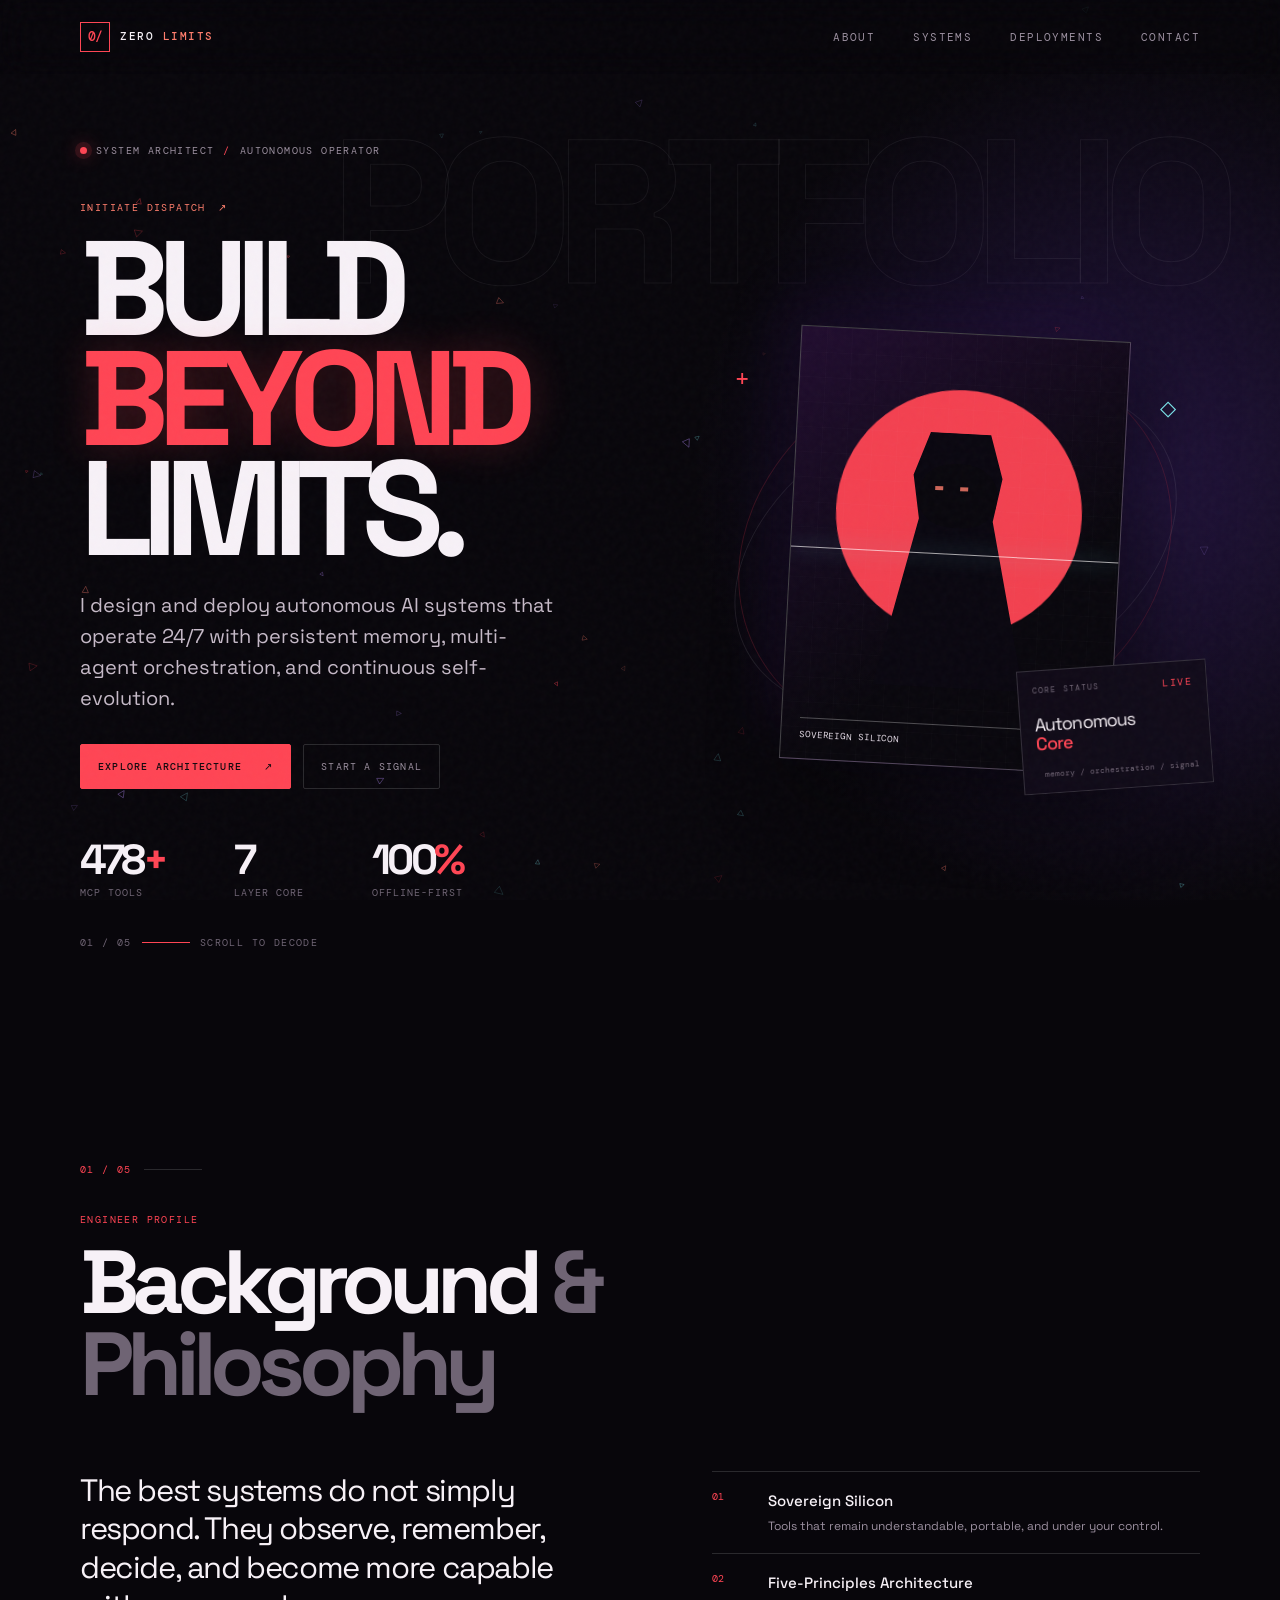
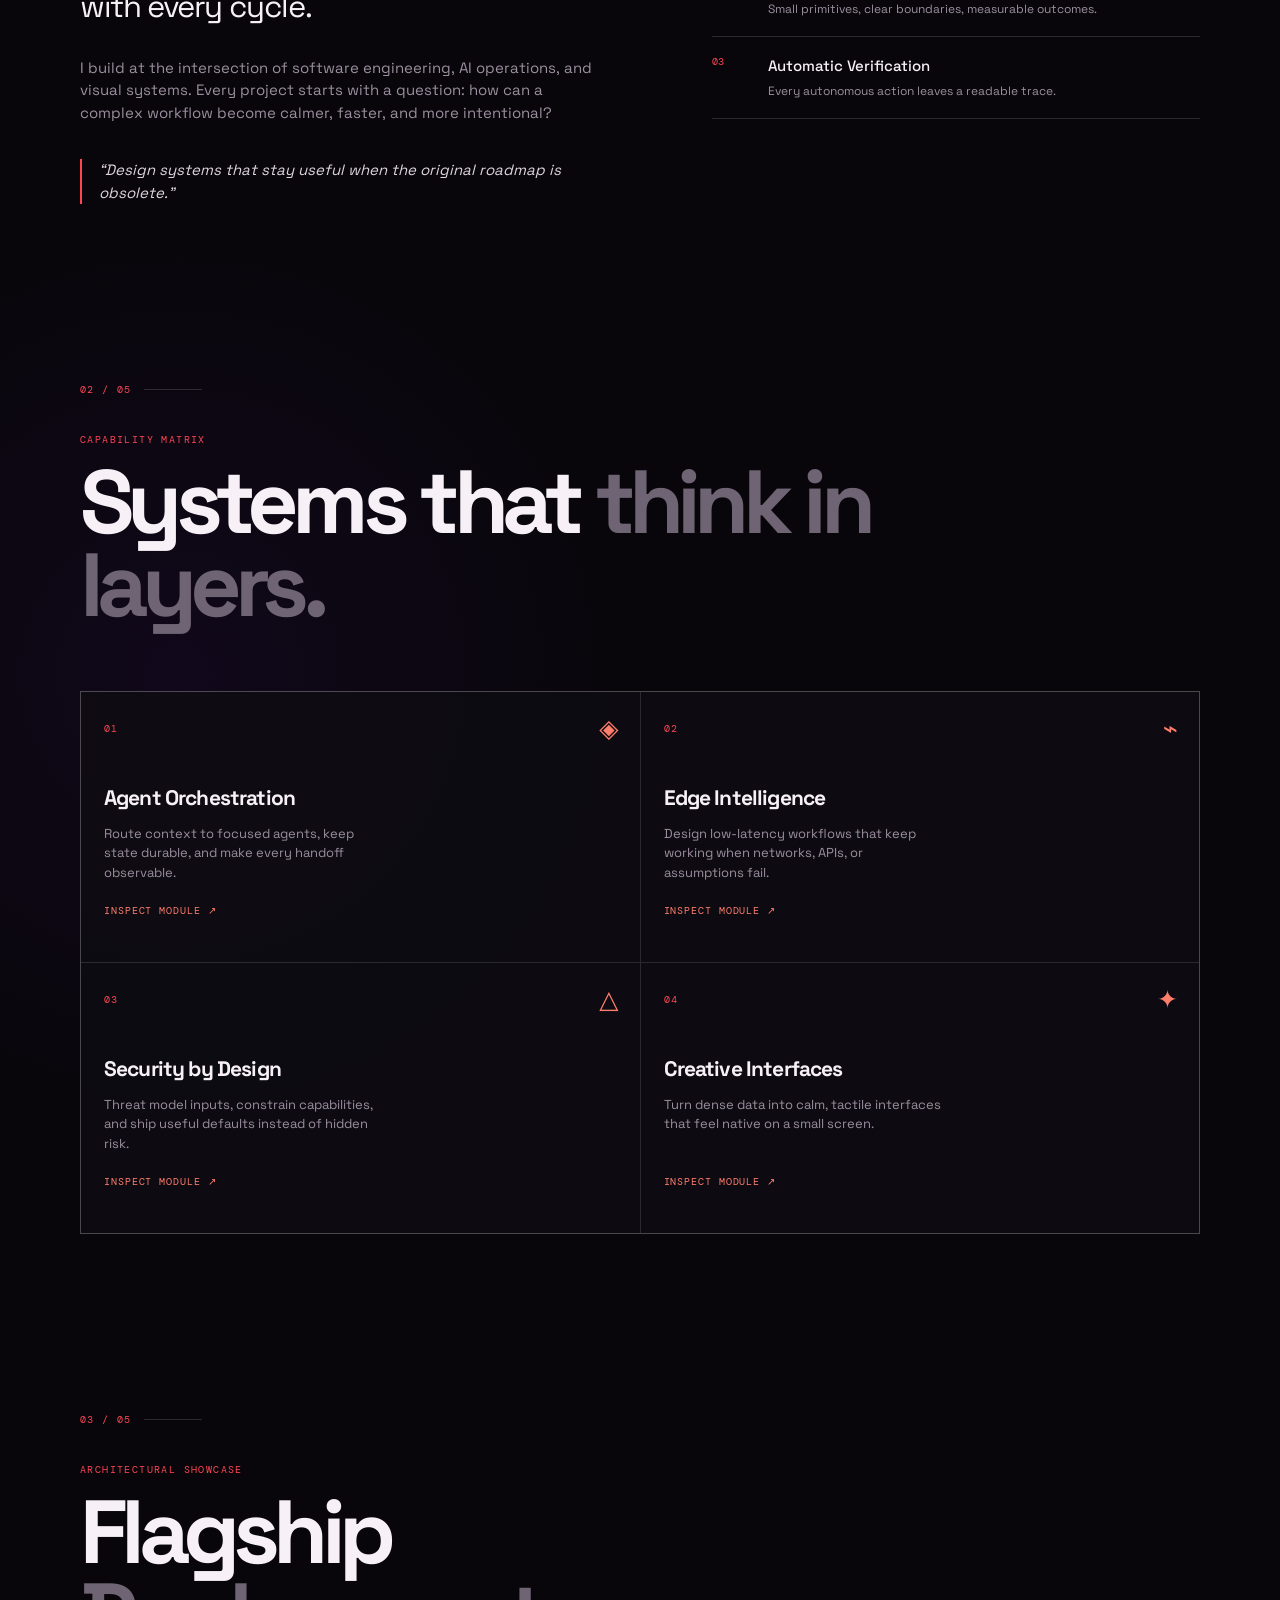
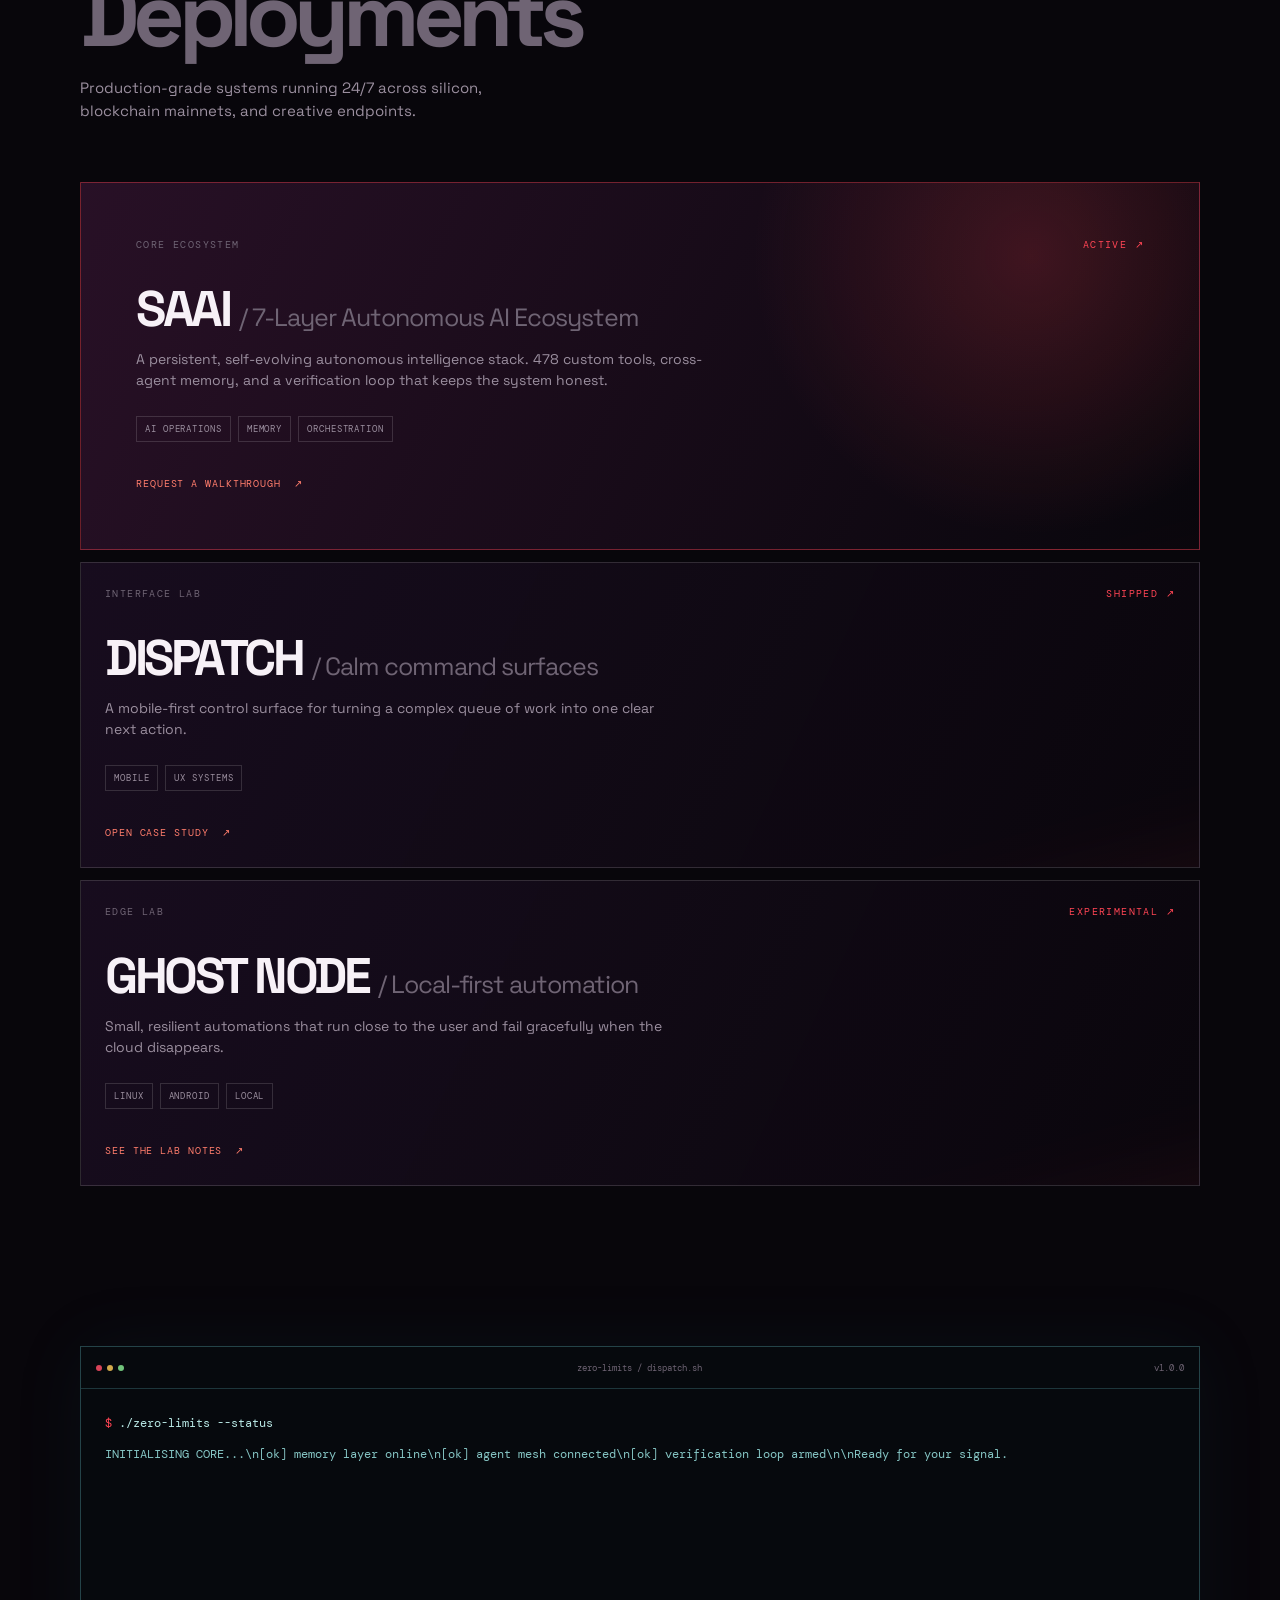
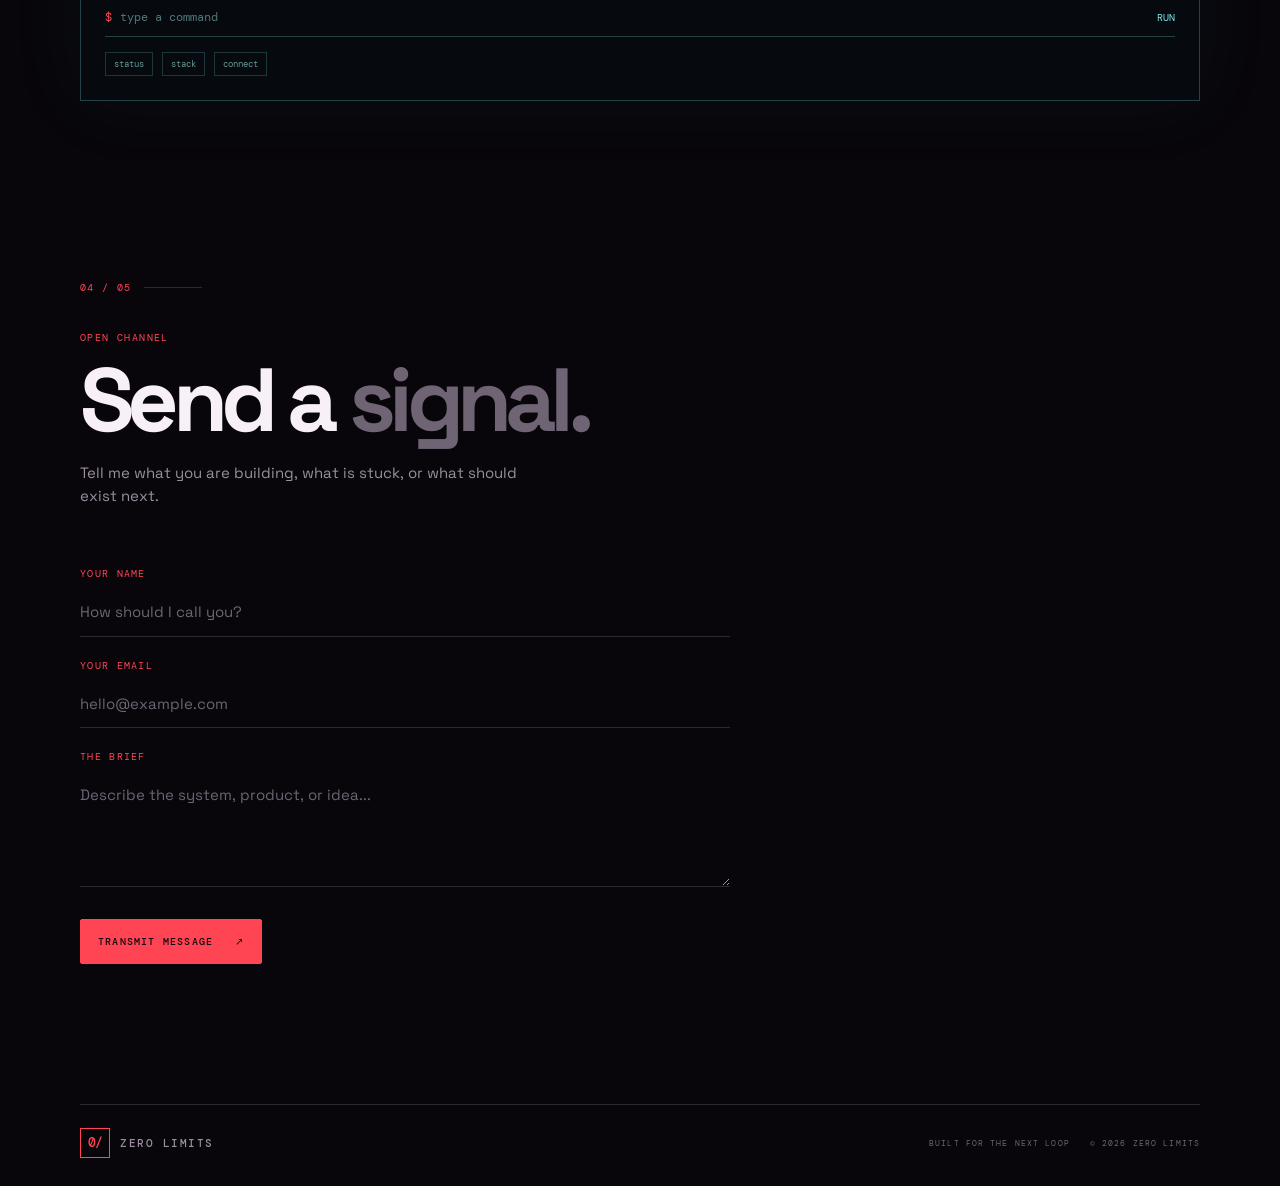
==== index.html @ 06989b09 "Create mobile-first ZERO LIMITS portfolio" ====
<!doctype html>
<html lang="id">
<head>
  <meta charset="utf-8">
  <meta name="viewport" content="width=device-width, initial-scale=1, viewport-fit=cover">
  <meta name="theme-color" content="#09070d">
  <meta name="description" content="ZERO LIMITS — portfolio mobile-first untuk autonomous systems, AI engineering, dan creative technology.">
  <meta property="og:title" content="ZERO LIMITS — Autonomous Systems Portfolio">
  <meta property="og:description" content="Build beyond limits. Explore an independent AI engineer's systems, experiments, and flagship deployments.">
  <meta property="og:type" content="website">
  <title>ZERO LIMITS — Autonomous Systems Portfolio</title>
  <link rel="preconnect" href="https://fonts.googleapis.com">
  <link rel="preconnect" href="https://fonts.gstatic.com" crossorigin>
  <link href="https://fonts.googleapis.com/css2?family=DM+Mono:wght@400;500&family=Space+Grotesk:wght@400;500;600;700&display=swap" rel="stylesheet">
  <link rel="stylesheet" href="css/styles.css">
  <link rel="manifest" href="manifest.webmanifest">
  <link rel="icon" href="assets/icon.svg" type="image/svg+xml">
</head>
<body>
  <canvas id="particle-field" aria-hidden="true"></canvas>
  <div class="noise" aria-hidden="true"></div>

  <header class="site-header" data-header>
    <a class="brand" href="#top" aria-label="ZERO LIMITS home">
      <span class="brand-mark">0/</span>
      <span class="brand-name">ZERO <em>LIMITS</em></span>
    </a>
    <nav class="primary-nav" id="primary-nav" aria-label="Navigasi utama">
      <a href="#about">About</a>
      <a href="#systems">Systems</a>
      <a href="#deployments">Deployments</a>
      <a href="#contact">Contact</a>
    </nav>
    <button class="menu-toggle" type="button" aria-expanded="false" aria-controls="primary-nav" aria-label="Buka navigasi">
      <span></span><span></span>
    </button>
  </header>

  <main id="top">
    <section class="hero section-wrap" id="home">
      <div class="hero-word" aria-hidden="true">PORTFOLIO</div>
      <div class="hero-kicker reveal">
        <span class="status-dot"></span>
        SYSTEM ARCHITECT <span class="slash">/</span> AUTONOMOUS OPERATOR
      </div>
      <div class="hero-grid">
        <div class="hero-copy reveal">
          <p class="micro-label">INITIATE DISPATCH <span>↗</span></p>
          <h1><span>BUILD</span><span class="accent">BEYOND</span><span>LIMITS.</span></h1>
          <p class="hero-intro">I design and deploy autonomous AI systems that operate 24/7 with persistent memory, multi-agent orchestration, and continuous self-evolution.</p>
          <div class="hero-actions">
            <a class="button button-primary" href="#deployments">Explore architecture <span>↗</span></a>
            <a class="button button-ghost" href="#contact">Start a signal</a>
          </div>
          <div class="hero-metrics" aria-label="Key metrics">
            <div><strong>478<span>+</span></strong><small>MCP TOOLS</small></div>
            <div><strong>7</strong><small>LAYER CORE</small></div>
            <div><strong>100<span>%</span></strong><small>OFFLINE-FIRST</small></div>
          </div>
        </div>

        <div class="hero-visual reveal" aria-label="Abstract operator profile">
          <div class="visual-orbit orbit-one"></div>
          <div class="visual-orbit orbit-two"></div>
          <div class="portrait-card">
            <div class="portrait-grid"></div>
            <div class="portrait-silhouette"><span></span></div>
            <div class="portrait-scan"></div>
            <div class="portrait-caption">SOVEREIGN SILICON <span>ACTIVE</span></div>
          </div>
          <div class="core-panel">
            <div class="panel-top"><span>CORE STATUS</span><span class="live-pill">LIVE</span></div>
            <div class="core-name">Autonomous<br><b>Core</b></div>
            <div class="core-line"><i></i><span>memory / orchestration / signal</span></div>
          </div>
          <div class="floating-symbol symbol-a">+</div>
          <div class="floating-symbol symbol-b">◇</div>
        </div>
      </div>
      <a class="scroll-cue" href="#about"><span>01 / 05</span><i></i><span>SCROLL TO DECODE</span></a>
    </section>

    <section class="content-section section-wrap" id="about">
      <div class="section-index reveal">01 / 05 <span></span></div>
      <div class="section-heading reveal">
        <p class="eyebrow">ENGINEER PROFILE</p>
        <h2>Background <span>&amp; Philosophy</span></h2>
      </div>
      <div class="about-grid">
        <div class="about-copy reveal">
          <p class="lead">The best systems do not simply respond. They observe, remember, decide, and become more capable with every cycle.</p>
          <p>I build at the intersection of software engineering, AI operations, and visual systems. Every project starts with a question: how can a complex workflow become calmer, faster, and more intentional?</p>
          <blockquote>“Design systems that stay useful when the original roadmap is obsolete.”</blockquote>
        </div>
        <div class="principles reveal">
          <div class="principle"><span>01</span><div><b>Sovereign Silicon</b><small>Tools that remain understandable, portable, and under your control.</small></div></div>
          <div class="principle"><span>02</span><div><b>Five-Principles Architecture</b><small>Small primitives, clear boundaries, measurable outcomes.</small></div></div>
          <div class="principle"><span>03</span><div><b>Automatic Verification</b><small>Every autonomous action leaves a readable trace.</small></div></div>
        </div>
      </div>
    </section>

    <section class="content-section section-wrap" id="systems">
      <div class="section-index reveal">02 / 05 <span></span></div>
      <div class="section-heading reveal">
        <p class="eyebrow">CAPABILITY MATRIX</p>
        <h2>Systems that <span>think in layers.</span></h2>
      </div>
      <div class="system-grid">
        <article class="system-card reveal"><span class="card-number">01</span><span class="card-icon">◈</span><h3>Agent Orchestration</h3><p>Route context to focused agents, keep state durable, and make every handoff observable.</p><a href="#terminal" data-command="orchestrate">Inspect module ↗</a></article>
        <article class="system-card reveal"><span class="card-number">02</span><span class="card-icon">⌁</span><h3>Edge Intelligence</h3><p>Design low-latency workflows that keep working when networks, APIs, or assumptions fail.</p><a href="#terminal" data-command="edge">Inspect module ↗</a></article>
        <article class="system-card reveal"><span class="card-number">03</span><span class="card-icon">△</span><h3>Security by Design</h3><p>Threat model inputs, constrain capabilities, and ship useful defaults instead of hidden risk.</p><a href="#terminal" data-command="security">Inspect module ↗</a></article>
        <article class="system-card reveal"><span class="card-number">04</span><span class="card-icon">✦</span><h3>Creative Interfaces</h3><p>Turn dense data into calm, tactile interfaces that feel native on a small screen.</p><a href="#terminal" data-command="interface">Inspect module ↗</a></article>
      </div>
    </section>

    <section class="content-section section-wrap deployments" id="deployments">
      <div class="section-index reveal">03 / 05 <span></span></div>
      <div class="section-heading reveal">
        <p class="eyebrow">ARCHITECTURAL SHOWCASE</p>
        <h2>Flagship <span>Deployments</span></h2>
        <p class="section-note">Production-grade systems running 24/7 across silicon, blockchain mainnets, and creative endpoints.</p>
      </div>
      <div class="project-list">
        <article class="project-card project-feature reveal">
          <div class="project-top"><span class="project-type">CORE ECOSYSTEM</span><span class="project-state">ACTIVE ↗</span></div>
          <h3>SAAI <span>/ 7-Layer Autonomous AI Ecosystem</span></h3>
          <p>A persistent, self-evolving autonomous intelligence stack. 478 custom tools, cross-agent memory, and a verification loop that keeps the system honest.</p>
          <div class="project-tags"><span>AI OPERATIONS</span><span>MEMORY</span><span>ORCHESTRATION</span></div>
          <a class="project-link" href="#contact">Request a walkthrough <span>↗</span></a>
        </article>
        <article class="project-card reveal">
          <div class="project-top"><span class="project-type">INTERFACE LAB</span><span class="project-state">SHIPPED ↗</span></div>
          <h3>DISPATCH <span>/ Calm command surfaces</span></h3>
          <p>A mobile-first control surface for turning a complex queue of work into one clear next action.</p>
          <div class="project-tags"><span>MOBILE</span><span>UX SYSTEMS</span></div>
          <a class="project-link" href="#contact">Open case study <span>↗</span></a>
        </article>
        <article class="project-card reveal">
          <div class="project-top"><span class="project-type">EDGE LAB</span><span class="project-state">EXPERIMENTAL ↗</span></div>
          <h3>GHOST NODE <span>/ Local-first automation</span></h3>
          <p>Small, resilient automations that run close to the user and fail gracefully when the cloud disappears.</p>
          <div class="project-tags"><span>LINUX</span><span>ANDROID</span><span>LOCAL</span></div>
          <a class="project-link" href="#contact">See the lab notes <span>↗</span></a>
        </article>
      </div>
    </section>

    <section class="terminal-section section-wrap" id="terminal">
      <div class="terminal reveal">
        <div class="terminal-bar"><div><i></i><i></i><i></i></div><span>zero-limits / dispatch.sh</span><span>v1.0.0</span></div>
        <div class="terminal-body">
          <p><span class="prompt">$</span> <span id="terminal-command">./zero-limits --status</span></p>
          <pre id="terminal-output">INITIALISING CORE...\n[ok] memory layer online\n[ok] agent mesh connected\n[ok] verification loop armed\n\nReady for your signal.</pre>
          <div class="terminal-input-row"><span class="prompt">$</span><input id="terminal-input" type="text" placeholder="type a command" autocomplete="off" aria-label="Terminal command"><button id="terminal-submit" type="button">RUN</button></div>
          <div class="terminal-suggestions"><button type="button" data-terminal-command="status">status</button><button type="button" data-terminal-command="stack">stack</button><button type="button" data-terminal-command="connect">connect</button></div>
        </div>
      </div>
    </section>

    <section class="content-section contact-section section-wrap" id="contact">
      <div class="section-index reveal">04 / 05 <span></span></div>
      <div class="section-heading reveal">
        <p class="eyebrow">OPEN CHANNEL</p>
        <h2>Send a <span>signal.</span></h2>
        <p class="section-note">Tell me what you are building, what is stuck, or what should exist next.</p>
      </div>
      <form class="contact-form reveal" name="contact" method="POST" data-netlify="true" netlify-honeypot="bot-field" action="success.html">
        <input type="hidden" name="form-name" value="contact">
        <p class="hidden-field"><label>Do not fill this out: <input name="bot-field"></label></p>
        <label><span>YOUR NAME</span><input name="name" type="text" required placeholder="How should I call you?"></label>
        <label><span>YOUR EMAIL</span><input name="email" type="email" required placeholder="hello@example.com"></label>
        <label><span>THE BRIEF</span><textarea name="message" rows="4" required placeholder="Describe the system, product, or idea..."></textarea></label>
        <button class="button button-primary" type="submit">Transmit message <span>↗</span></button>
      </form>
    </section>
  </main>

  <footer class="site-footer section-wrap">
    <div class="footer-brand"><span class="brand-mark">0/</span><span>ZERO LIMITS</span></div>
    <div class="footer-meta"><span>BUILT FOR THE NEXT LOOP</span><span>© <span id="year"></span> ZERO LIMITS</span></div>
  </footer>

  <script src="js/app.js" defer></script>
</body>
</html>
---- css/styles.css ----
:root {
  --bg: #08060b;
  --panel: rgba(21, 14, 30, .78);
  --panel-solid: #130d1b;
  --ink: #f7f1f7;
  --muted: #9b8f9f;
  --muted-2: #6f6474;
  --line: rgba(255, 255, 255, .14);
  --line-soft: rgba(255, 255, 255, .08);
  --acid: #ff4554;
  --acid-2: #ff7d6c;
  --violet: #4f2c9b;
  --cyan: #7de8ed;
  --mono: "DM Mono", ui-monospace, SFMono-Regular, Menlo, monospace;
  --display: "Space Grotesk", Inter, system-ui, sans-serif;
  --ease: cubic-bezier(.2, .75, .2, 1);
}

* { box-sizing: border-box; }
html { scroll-behavior: smooth; background: var(--bg); }
body {
  margin: 0;
  overflow-x: hidden;
  color: var(--ink);
  background:
    radial-gradient(circle at 88% 8%, rgba(78, 42, 146, .38), transparent 27rem),
    radial-gradient(circle at 14% 38%, rgba(55, 18, 94, .19), transparent 28rem),
    var(--bg);
  font-family: var(--display);
  line-height: 1.5;
}
body::selection { color: #09070d; background: var(--acid-2); }
a { color: inherit; text-decoration: none; }
button, input, textarea { font: inherit; }
button { color: inherit; }

#particle-field, .noise { position: fixed; inset: 0; pointer-events: none; }
#particle-field { z-index: 0; opacity: .72; }
.noise {
  z-index: 20;
  opacity: .035;
  background-image: url("data:image/svg+xml,%3Csvg viewBox='0 0 160 160' xmlns='http://www.w3.org/2000/svg'%3E%3Cfilter id='n'%3E%3CfeTurbulence type='fractalNoise' baseFrequency='.9' numOctaves='3' stitchTiles='stitch'/%3E%3C/filter%3E%3Crect width='100%25' height='100%25' filter='url(%23n)' opacity='.8'/%3E%3C/svg%3E");
}
.site-header, main, .site-footer { position: relative; z-index: 2; }
.section-wrap { width: min(1120px, calc(100% - 40px)); margin-inline: auto; }

.site-header {
  position: fixed;
  top: 0;
  left: 0;
  right: 0;
  display: flex;
  align-items: center;
  justify-content: space-between;
  height: 74px;
  padding: 0 max(20px, calc((100vw - 1120px) / 2));
  border-bottom: 1px solid transparent;
  background: rgba(8, 6, 11, .22);
  backdrop-filter: blur(16px);
  transition: background .3s ease, border-color .3s ease;
}
.site-header.is-scrolled { background: rgba(8, 6, 11, .84); border-color: var(--line-soft); }
.brand, .footer-brand { display: inline-flex; align-items: center; gap: 10px; font-family: var(--mono); font-size: 11px; letter-spacing: .14em; font-weight: 500; }
.brand-mark { display: grid; place-items: center; width: 30px; height: 30px; color: var(--acid); border: 1px solid var(--acid); font-size: 13px; letter-spacing: -.1em; }
.brand-name em { color: var(--acid-2); font-style: normal; }
.primary-nav { display: flex; gap: clamp(18px, 3vw, 38px); align-items: center; font: 11px var(--mono); text-transform: uppercase; letter-spacing: .13em; color: var(--muted); }
.primary-nav a { transition: color .2s ease; }
.primary-nav a:hover, .primary-nav a:focus-visible { color: var(--ink); }
.menu-toggle { display: none; border: 0; background: none; padding: 8px 0 8px 10px; }
.menu-toggle span { display: block; width: 25px; height: 1px; margin: 5px 0; background: var(--ink); transition: transform .25s ease; }

.hero { min-height: min(960px, 100svh); padding-top: clamp(130px, 16vh, 190px); padding-bottom: 85px; position: relative; }
.hero-word {
  position: absolute; z-index: -1; top: 125px; right: -22px;
  color: transparent; -webkit-text-stroke: 1px rgba(255,255,255,.06);
  font-size: clamp(76px, 16vw, 220px); font-weight: 700; line-height: .85; letter-spacing: -.09em;
  pointer-events: none; user-select: none;
}
.hero-kicker, .eyebrow, .micro-label, .section-index, .project-type, .project-state, .card-number, .hero-metrics small, .panel-top, .live-pill, .scroll-cue, .footer-meta { font: 10px var(--mono); letter-spacing: .14em; text-transform: uppercase; }
.hero-kicker { display: flex; align-items: center; gap: 9px; color: var(--muted); }
.status-dot { width: 7px; height: 7px; border-radius: 50%; background: var(--acid); box-shadow: 0 0 0 5px rgba(255,69,84,.12), 0 0 18px var(--acid); }
.slash { color: var(--acid); }
.hero-grid { display: grid; grid-template-columns: minmax(0, 1.05fr) minmax(320px, .95fr); align-items: center; gap: clamp(42px, 7vw, 110px); margin-top: 44px; }
.micro-label { color: var(--acid-2); margin: 0 0 20px; }
.micro-label span { margin-left: 5px; }
h1, h2, h3, p { margin-top: 0; }
h1 { max-width: 720px; margin-bottom: 25px; font-size: clamp(65px, 10.5vw, 145px); line-height: .82; letter-spacing: -.085em; font-weight: 700; }
h1 span { display: block; }
h1 .accent { color: var(--acid); text-shadow: 0 0 40px rgba(255,69,84,.24); }
.hero-intro { max-width: 480px; color: #c6bac8; font-size: clamp(16px, 1.7vw, 20px); line-height: 1.55; }
.hero-actions { display: flex; flex-wrap: wrap; gap: 12px; margin: 30px 0 50px; }
.button { display: inline-flex; align-items: center; justify-content: center; gap: 22px; min-height: 45px; padding: 0 17px; border: 1px solid var(--line); border-radius: 2px; font: 10px var(--mono); letter-spacing: .12em; text-transform: uppercase; transition: transform .25s var(--ease), background .25s ease, border-color .25s ease; }
.button:hover, .button:focus-visible { transform: translateY(-3px); border-color: rgba(255,255,255,.38); }
.button-primary { color: #10080d; background: var(--acid); border-color: var(--acid); font-weight: 500; }
.button-primary:hover, .button-primary:focus-visible { background: var(--acid-2); border-color: var(--acid-2); }
.button-ghost { color: var(--muted); }
.hero-metrics { display: flex; gap: clamp(25px, 6vw, 68px); }
.hero-metrics div { display: grid; gap: 5px; }
.hero-metrics strong { font-size: clamp(25px, 4vw, 42px); line-height: 1; letter-spacing: -.08em; }
.hero-metrics strong span { color: var(--acid); }
.hero-metrics small { color: var(--muted-2); letter-spacing: .1em; }

.hero-visual { min-height: 520px; position: relative; display: grid; place-items: center; }
.visual-orbit { position: absolute; border: 1px solid rgba(255,255,255,.09); border-radius: 50%; transform: rotate(-24deg); }
.orbit-one { width: 95%; height: 58%; }
.orbit-two { width: 76%; height: 86%; transform: rotate(64deg); border-color: rgba(255,69,84,.18); }
.portrait-card { position: relative; overflow: hidden; width: min(330px, 74vw); aspect-ratio: .76; border: 1px solid rgba(255,255,255,.24); background: linear-gradient(142deg, #210d2f 0%, #09070d 64%); box-shadow: 20px 25px 80px rgba(0,0,0,.5), -18px -25px 60px rgba(75,34,130,.13); transform: rotate(3deg); }
.portrait-grid { position: absolute; inset: 0; background-image: linear-gradient(rgba(255,255,255,.06) 1px, transparent 1px), linear-gradient(90deg, rgba(255,255,255,.06) 1px, transparent 1px); background-size: 25px 25px; opacity: .3; }
.portrait-card::before { content: ""; position: absolute; width: 75%; aspect-ratio: 1; top: 13%; left: 13%; border-radius: 50%; background: var(--acid); filter: blur(.5px); opacity: .95; }
.portrait-silhouette { position: absolute; left: 27%; bottom: 18%; width: 46%; height: 59%; background: #0a0710; clip-path: polygon(30% 0, 70% 0, 79% 17%, 74% 34%, 100% 100%, 0 100%, 25% 34%, 20% 17%); }
.portrait-silhouette::after { content: ""; position: absolute; top: 12%; left: 24%; width: 52%; height: 25%; border-radius: 45% 45% 42% 42%; background: #09070d; }
.portrait-silhouette span { position: absolute; z-index: 1; top: 21%; left: 35%; width: 8px; height: 4px; background: var(--acid-2); box-shadow: 25px 0 var(--acid-2); opacity: .8; }
.portrait-scan { position: absolute; left: 0; right: 0; top: 51%; height: 1px; background: rgba(255,255,255,.65); box-shadow: 0 0 20px var(--cyan); animation: scan 3.8s ease-in-out infinite; }
@keyframes scan { 0%, 100% { transform: translateY(-120px); opacity: 0; } 20%, 75% { opacity: .75; } 50% { transform: translateY(115px); } }
.portrait-caption { position: absolute; bottom: 18px; left: 18px; right: 18px; padding-top: 10px; border-top: 1px solid rgba(255,255,255,.28); font: 9px var(--mono); letter-spacing: .1em; color: #e5dce7; }
.portrait-caption span { float: right; color: var(--acid); }
.core-panel { position: absolute; right: -2%; bottom: 4%; width: 190px; padding: 14px; border: 1px solid var(--line); background: rgba(17,11,24,.88); backdrop-filter: blur(12px); transform: rotate(-4deg); }
.panel-top { display: flex; justify-content: space-between; color: var(--muted-2); font-size: 8px; }
.live-pill { color: var(--acid); }
.core-name { margin: 18px 0 15px; color: var(--ink); font-size: 18px; line-height: 1.05; letter-spacing: -.05em; }
.core-name b { color: var(--acid); font-weight: 500; }
.core-line { display: flex; align-items: center; gap: 7px; color: var(--muted-2); font: 8px var(--mono); white-space: nowrap; }
.core-line i { width: 5px; height: 5px; background: var(--cyan); border-radius: 50%; box-shadow: 0 0 10px var(--cyan); }
.floating-symbol { position: absolute; color: var(--acid); font: 24px var(--mono); animation: float 4s ease-in-out infinite; }
.symbol-a { top: 14%; left: 5%; }
.symbol-b { right: 5%; top: 20%; color: var(--cyan); font-size: 21px; animation-delay: -1.5s; }
@keyframes float { 0%, 100% { transform: translateY(0) rotate(0deg); } 50% { transform: translateY(-14px) rotate(12deg); } }
.scroll-cue { position: absolute; bottom: 35px; left: 0; display: flex; align-items: center; gap: 10px; color: var(--muted-2); }
.scroll-cue i { display: block; width: 48px; height: 1px; background: var(--acid); }

.content-section { padding-top: clamp(105px, 14vw, 180px); }
.section-index { display: flex; align-items: center; gap: 12px; color: var(--acid); }
.section-index span { display: block; width: 58px; height: 1px; background: var(--line); }
.section-heading { margin-top: 37px; max-width: 820px; }
.eyebrow { margin-bottom: 15px; color: var(--acid); }
h2 { margin-bottom: 0; font-size: clamp(42px, 7vw, 90px); line-height: .92; letter-spacing: -.075em; }
h2 span { color: var(--muted-2); }
.section-note { max-width: 460px; margin: 21px 0 0; color: var(--muted); font-size: 15px; }
.about-grid { display: grid; grid-template-columns: 1.04fr .96fr; gap: clamp(40px, 8vw, 120px); margin-top: 65px; }
.about-copy { color: var(--muted); font-size: 15px; }
.about-copy .lead { color: var(--ink); font-size: clamp(22px, 3vw, 31px); line-height: 1.25; letter-spacing: -.045em; }
.about-copy blockquote { margin: 35px 0 0; padding-left: 17px; border-left: 2px solid var(--acid); color: #ded3df; font-size: 15px; font-style: italic; }
.principles { display: grid; align-content: start; gap: 0; }
.principle { display: grid; grid-template-columns: 42px 1fr; gap: 14px; padding: 18px 0; border-top: 1px solid var(--line); }
.principle:last-child { border-bottom: 1px solid var(--line); }
.principle > span { color: var(--acid); font: 10px var(--mono); }
.principle b { display: block; margin-bottom: 5px; font-size: 15px; font-weight: 500; }
.principle small { display: block; color: var(--muted); font-size: 12px; line-height: 1.5; }

.system-grid { display: grid; grid-template-columns: repeat(2, 1fr); gap: 1px; margin-top: 65px; border: 1px solid var(--line); background: var(--line); }
.system-card { position: relative; min-height: 270px; padding: 23px; background: rgba(11,8,15,.9); transition: background .3s ease, transform .3s var(--ease); }
.system-card:hover { z-index: 1; background: #170e20; transform: translateY(-4px); }
.card-number { color: var(--acid); }
.card-icon { position: absolute; top: 18px; right: 21px; color: var(--acid-2); font-size: 25px; }
.system-card h3 { margin: 43px 0 10px; font-size: 21px; letter-spacing: -.04em; }
.system-card p { max-width: 280px; min-height: 60px; color: var(--muted); font-size: 13px; }
.system-card a, .project-link { color: var(--acid-2); font: 10px var(--mono); letter-spacing: .09em; text-transform: uppercase; }
.system-card a:hover, .project-link:hover { color: var(--ink); }

.project-list { display: grid; gap: 12px; margin-top: 60px; }
.project-card { position: relative; padding: 24px; border: 1px solid var(--line); background: linear-gradient(115deg, rgba(28,14,35,.8), rgba(10,7,13,.86)); overflow: hidden; }
.project-card::before { content: ""; position: absolute; inset: auto -20% -80% 40%; height: 190px; background: var(--acid); opacity: .07; filter: blur(45px); transform: rotate(-15deg); }
.project-feature { padding: clamp(28px, 5vw, 55px); border-color: rgba(255,69,84,.4); background: radial-gradient(circle at 85% 20%, rgba(255,69,84,.2), transparent 28%), linear-gradient(115deg, rgba(42,17,40,.95), rgba(9,7,13,.92)); }
.project-top { display: flex; justify-content: space-between; gap: 15px; color: var(--muted-2); }
.project-state { color: var(--acid); }
.project-card h3 { max-width: 700px; margin: 33px 0 15px; font-size: clamp(26px, 4vw, 50px); line-height: 1; letter-spacing: -.07em; }
.project-card h3 span { color: var(--muted-2); font-size: .5em; font-weight: 400; letter-spacing: -.04em; }
.project-card p { position: relative; max-width: 570px; color: var(--muted); font-size: 14px; }
.project-tags { position: relative; display: flex; flex-wrap: wrap; gap: 7px; margin: 25px 0 28px; }
.project-tags span { padding: 6px 8px; border: 1px solid var(--line); color: var(--muted); font: 9px var(--mono); letter-spacing: .1em; }
.project-link { position: relative; display: inline-flex; gap: 13px; }

.terminal-section { padding-top: clamp(95px, 13vw, 160px); }
.terminal { border: 1px solid rgba(125,232,237,.26); background: rgba(6,11,15,.85); box-shadow: 0 0 70px rgba(40,123,137,.08); }
.terminal-bar { display: flex; align-items: center; justify-content: space-between; gap: 15px; min-height: 42px; padding: 0 15px; border-bottom: 1px solid rgba(125,232,237,.2); color: var(--muted-2); font: 9px var(--mono); }
.terminal-bar div { display: flex; gap: 5px; }
.terminal-bar i { display: block; width: 6px; height: 6px; border-radius: 50%; background: #d74358; }
.terminal-bar i:nth-child(2) { background: #d2a94b; }
.terminal-bar i:nth-child(3) { background: #70c37a; }
.terminal-body { padding: 24px; color: #b9e9e6; font: 12px/1.8 var(--mono); }
.terminal-body p { margin: 0 0 9px; }
.prompt { color: var(--acid); }
#terminal-output { min-height: 155px; margin: 0; color: #86c6c5; white-space: pre-wrap; font: inherit; }
.terminal-input-row { display: flex; align-items: center; gap: 8px; border-bottom: 1px solid rgba(125,232,237,.25); }
.terminal-input-row input { flex: 1; min-width: 0; padding: 8px 0; border: 0; outline: 0; color: var(--ink); background: transparent; font: inherit; }
.terminal-input-row input::placeholder { color: #517579; }
.terminal-input-row button { padding: 7px 0 7px 10px; border: 0; background: transparent; color: var(--cyan); font: 10px var(--mono); cursor: pointer; }
.terminal-suggestions { display: flex; gap: 9px; margin-top: 15px; }
.terminal-suggestions button { padding: 5px 8px; border: 1px solid rgba(125,232,237,.2); background: transparent; color: #669797; font: 9px var(--mono); cursor: pointer; }
.terminal-suggestions button:hover { color: var(--cyan); border-color: var(--cyan); }

.contact-section { padding-bottom: 140px; }
.contact-form { display: grid; gap: 22px; max-width: 650px; margin-top: 60px; }
.contact-form label { display: grid; gap: 9px; }
.contact-form label > span { color: var(--acid); font: 10px var(--mono); letter-spacing: .13em; }
.contact-form input, .contact-form textarea { width: 100%; resize: vertical; padding: 12px 0; border: 0; border-bottom: 1px solid var(--line); outline: 0; color: var(--ink); background: transparent; font-size: 15px; transition: border-color .2s ease; }
.contact-form input:focus, .contact-form textarea:focus { border-color: var(--acid); }
.contact-form input::placeholder, .contact-form textarea::placeholder { color: var(--muted-2); }
.contact-form .button { justify-self: start; margin-top: 10px; cursor: pointer; }
.hidden-field { position: absolute; left: -9999px; }
.site-footer { display: flex; justify-content: space-between; align-items: center; gap: 20px; padding-top: 23px; padding-bottom: 28px; border-top: 1px solid var(--line); }
.footer-meta { display: flex; gap: 20px; color: var(--muted-2); font-size: 8px; }
.footer-brand { color: var(--muted); }

.reveal { opacity: 0; transform: translateY(18px); transition: opacity .75s var(--ease), transform .75s var(--ease); }
.reveal.is-visible { opacity: 1; transform: none; }

@media (max-width: 760px) {
  .section-wrap { width: min(100% - 32px, 560px); }
  .site-header { height: 65px; padding-inline: 16px; }
  .menu-toggle { display: block; }
  .primary-nav { position: absolute; top: 64px; left: 12px; right: 12px; display: grid; gap: 0; padding: 7px; border: 1px solid var(--line); background: rgba(15,9,20,.96); transform: translateY(-15px); opacity: 0; visibility: hidden; transition: opacity .25s ease, transform .25s ease, visibility .25s ease; }
  .primary-nav.is-open { transform: none; opacity: 1; visibility: visible; }
  .primary-nav a { padding: 15px 13px; border-bottom: 1px solid var(--line-soft); }
  .primary-nav a:last-child { border-bottom: 0; }
  .menu-toggle[aria-expanded="true"] span:first-child { transform: translateY(3px) rotate(45deg); }
  .menu-toggle[aria-expanded="true"] span:last-child { transform: translateY(-3px) rotate(-45deg); }
  .hero { min-height: auto; padding-top: 125px; padding-bottom: 72px; }
  .hero-word { top: 116px; right: -4px; font-size: 70px; }
  .hero-kicker { font-size: 8px; }
  .hero-grid { display: flex; flex-direction: column; align-items: stretch; gap: 58px; margin-top: 35px; }
  h1 { font-size: clamp(57px, 16.5vw, 105px); }
  .hero-intro { font-size: 15px; }
  .hero-actions { margin-bottom: 38px; }
  .button { min-height: 43px; padding-inline: 13px; font-size: 9px; }
  .hero-metrics { justify-content: space-between; gap: 10px; }
  .hero-metrics strong { font-size: 28px; }
  .hero-metrics small { font-size: 8px; }
  .hero-visual { min-height: 430px; margin-inline: -5px; }
  .portrait-card { width: min(270px, 72vw); }
  .core-panel { right: 0; bottom: 2%; width: 166px; }
  .scroll-cue { position: relative; bottom: auto; margin-top: 28px; font-size: 8px; }
  .content-section { padding-top: 100px; }
  .section-heading { margin-top: 28px; }
  h2 { font-size: clamp(40px, 12vw, 65px); }
  .about-grid { display: block; margin-top: 42px; }
  .principles { margin-top: 42px; }
  .system-grid { grid-template-columns: 1fr; margin-top: 42px; }
  .system-card { min-height: 235px; }
  .project-list { margin-top: 42px; }
  .project-card { padding: 20px; }
  .project-card h3 { margin-top: 28px; font-size: 30px; }
  .project-card h3 span { display: block; margin-top: 7px; font-size: 14px; }
  .terminal-section { padding-top: 100px; }
  .terminal-body { padding: 18px; font-size: 10px; }
  #terminal-output { min-height: 170px; }
  .contact-section { padding-bottom: 95px; }
  .contact-form { margin-top: 42px; }
  .site-footer { display: grid; gap: 14px; }
  .footer-meta { justify-content: space-between; font-size: 7px; }
}

@media (prefers-reduced-motion: reduce) {
  *, *::before, *::after { scroll-behavior: auto !important; animation-duration: .01ms !important; animation-iteration-count: 1 !important; transition-duration: .01ms !important; }
  #particle-field { display: none; }
  .reveal { opacity: 1; transform: none; }
}
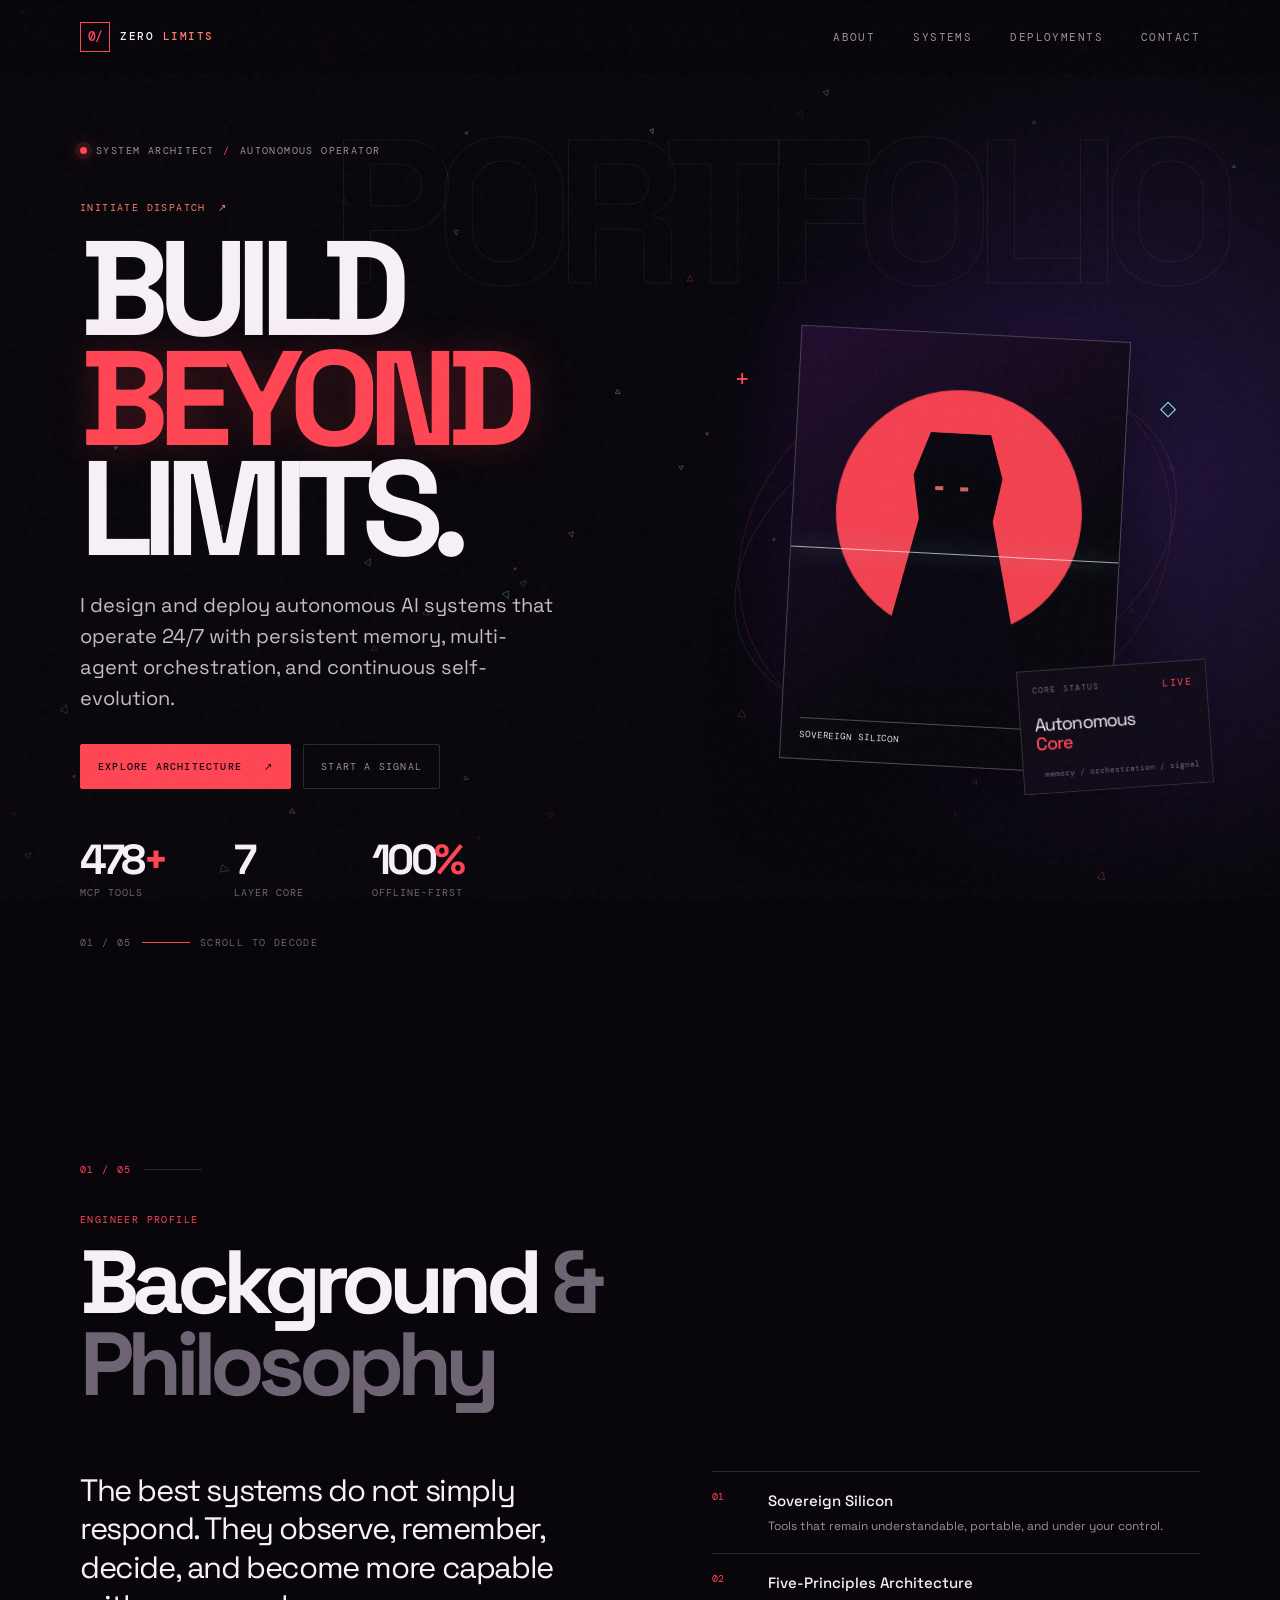
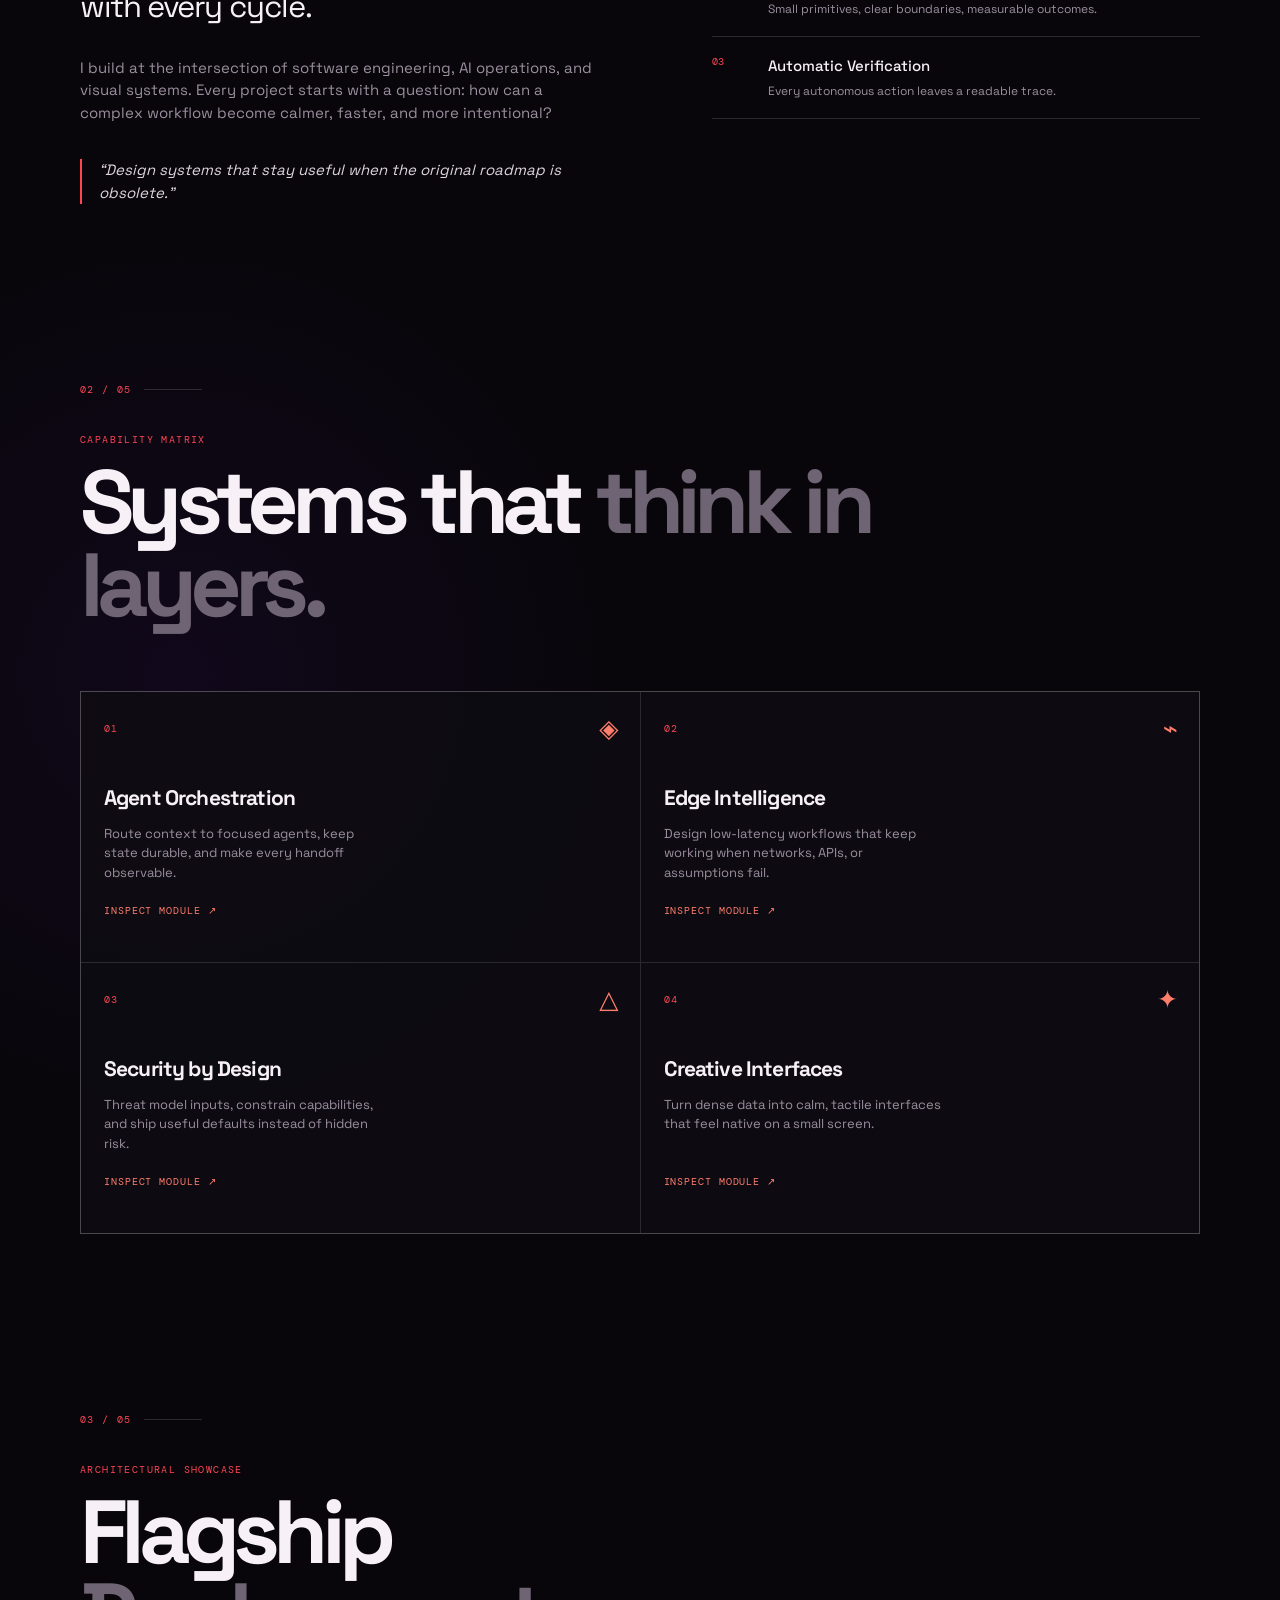
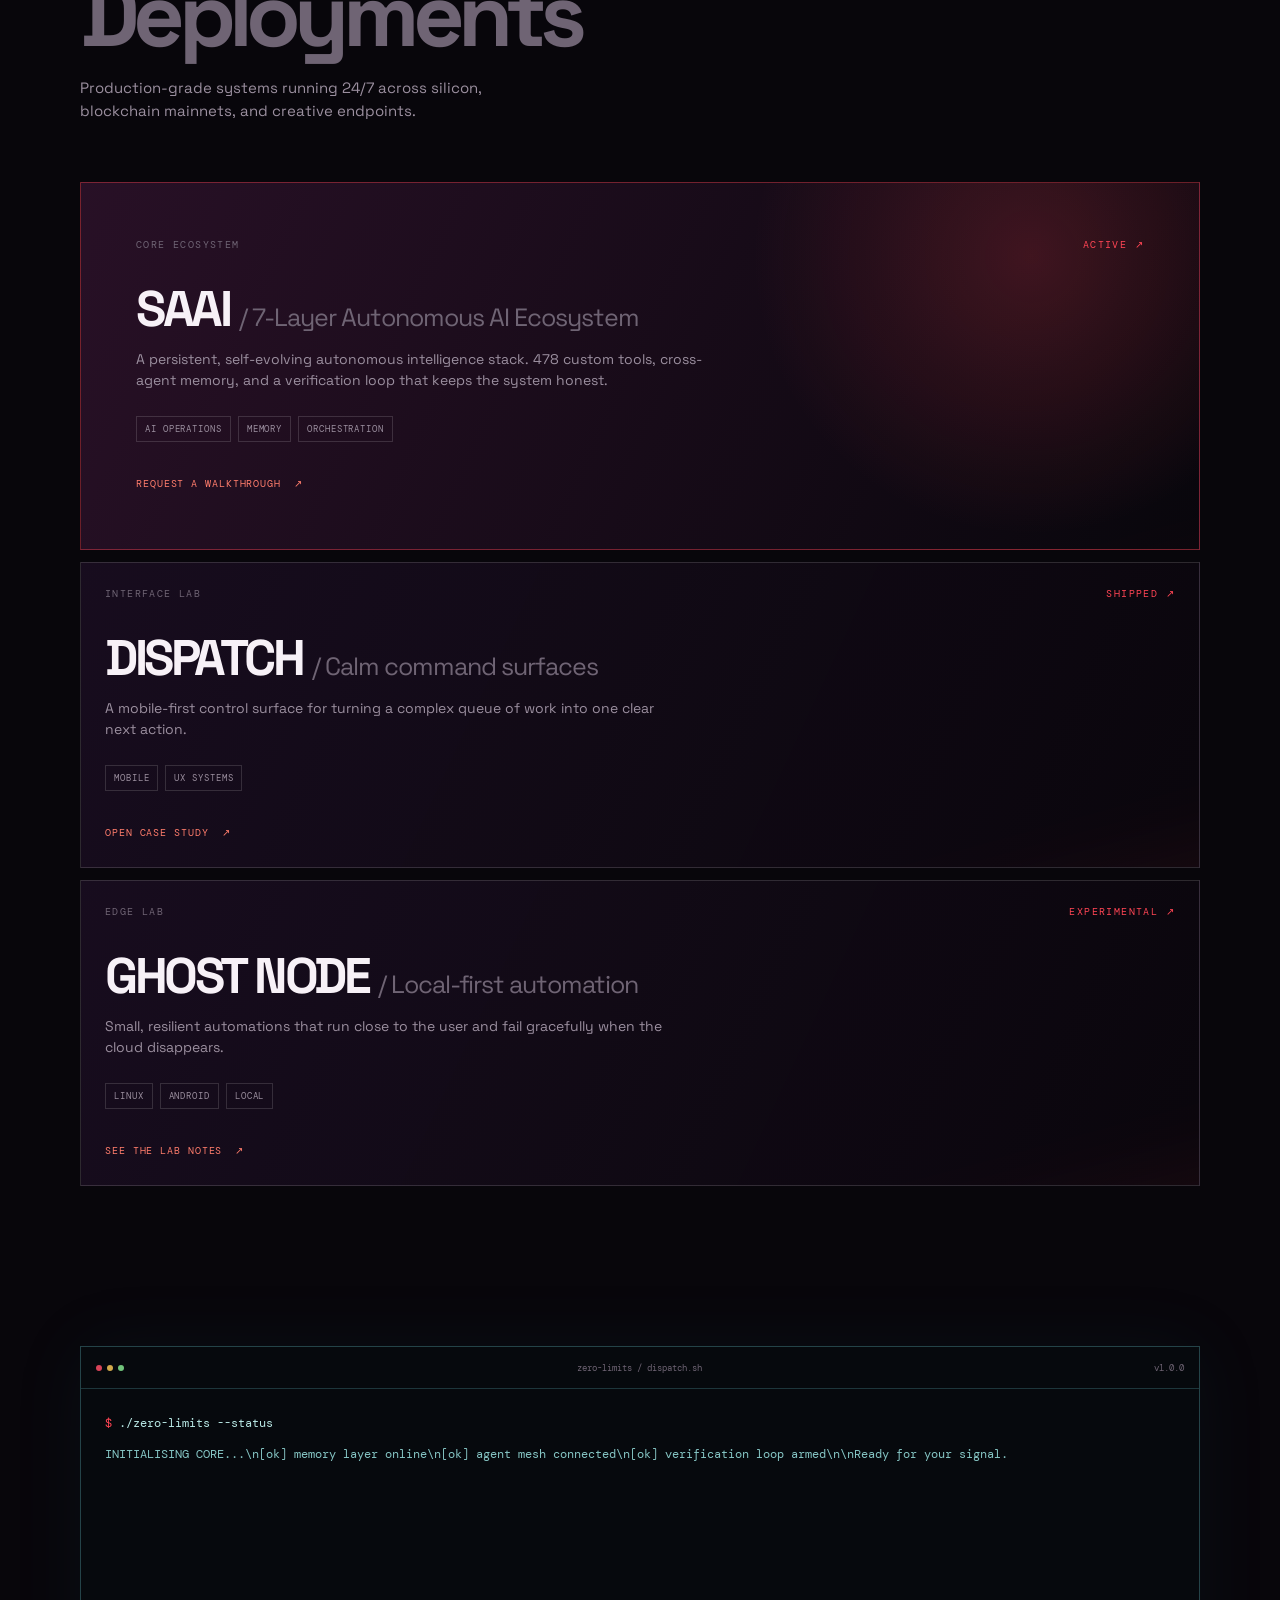
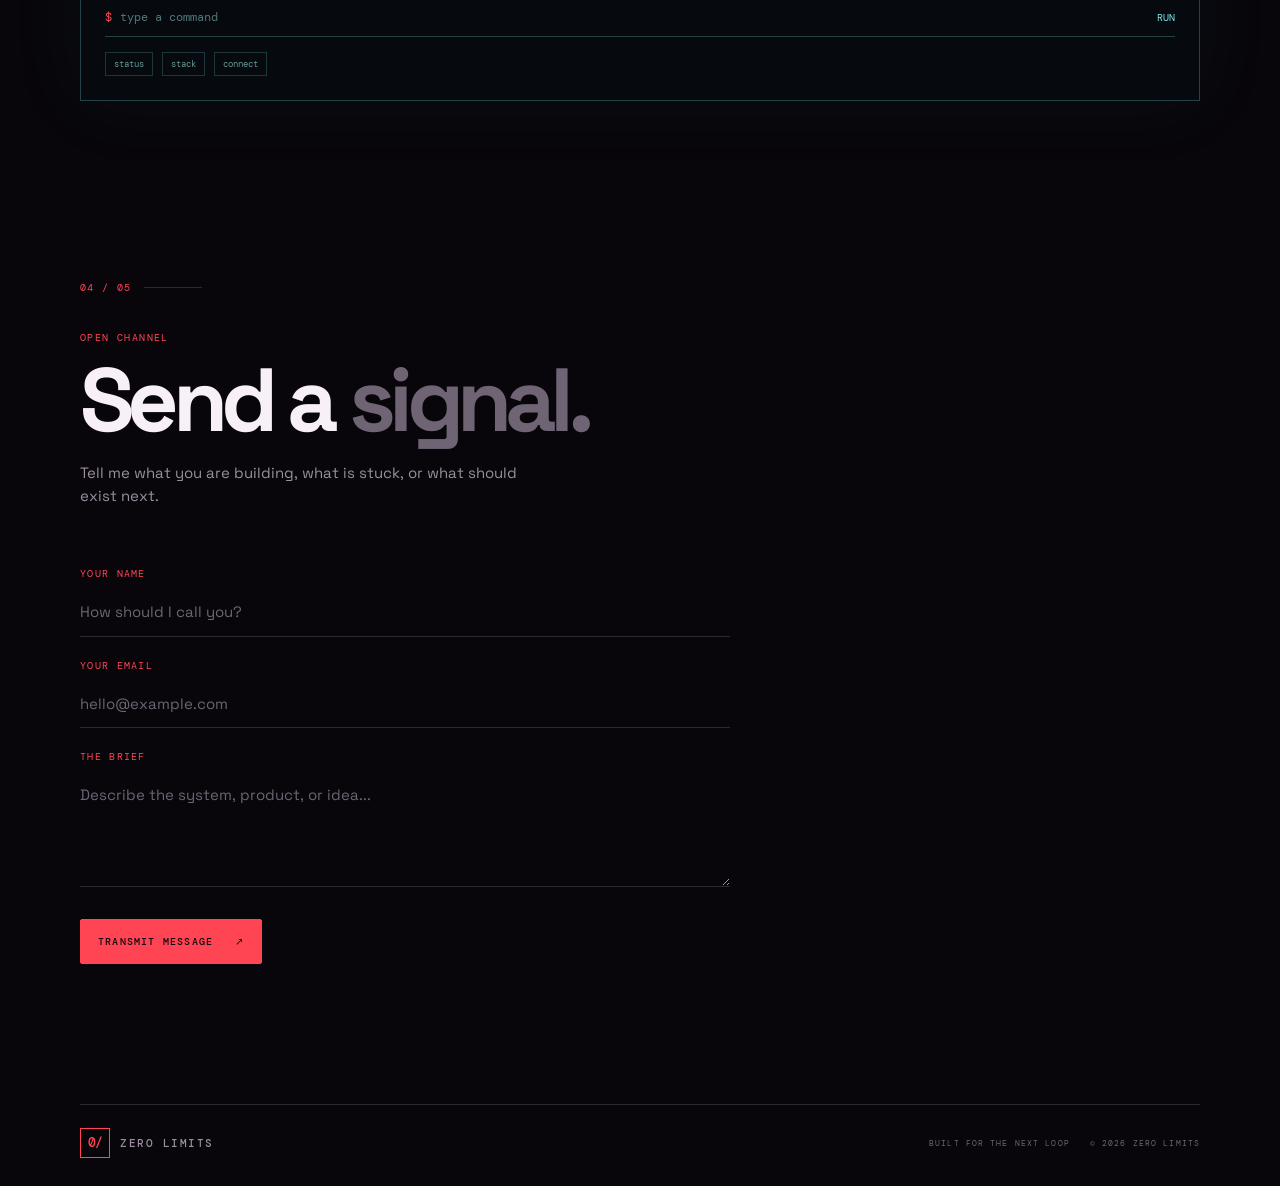
==== commit a29287c1: "Add interactive brush cursor trail" ====
--- a/index.html
+++ b/index.html
@@ -18,6 +18,7 @@
 </head>
 <body>
   <canvas id="particle-field" aria-hidden="true"></canvas>
+  <canvas id="brush-cursor" aria-hidden="true"></canvas>
   <div class="noise" aria-hidden="true"></div>
 
   <header class="site-header" data-header>
--- a/css/styles.css
+++ b/css/styles.css
@@ -34,8 +34,30 @@
 button, input, textarea { font: inherit; }
 button { color: inherit; }
 
-#particle-field, .noise { position: fixed; inset: 0; pointer-events: none; }
+#particle-field, #brush-cursor, .noise { position: fixed; inset: 0; pointer-events: none; }
 #particle-field { z-index: 0; opacity: .72; }
+#brush-cursor {
+  z-index: 30;
+  width: 100%;
+  height: 100%;
+  opacity: 0;
+  mix-blend-mode: screen;
+  transition: opacity .25s ease;
+}
+@media (hover: hover) and (pointer: fine) {
+  body { cursor: none; }
+  a, button, input, textarea, [role="button"] { cursor: none; }
+}
+.brush-hover-target {
+  transition: filter .25s ease, text-shadow .25s ease, box-shadow .25s ease;
+}
+.brush-hover-target.brush-is-hovered {
+  filter: brightness(1.08);
+  text-shadow: 0 0 16px rgba(255, 125, 108, .24);
+}
+.system-card.brush-is-hovered, .project-card.brush-is-hovered {
+  box-shadow: 0 0 0 1px rgba(255, 69, 84, .18), 0 15px 45px rgba(0, 0, 0, .2);
+}
 .noise {
   z-index: 20;
   opacity: .035;
@@ -252,6 +274,6 @@
 
 @media (prefers-reduced-motion: reduce) {
   *, *::before, *::after { scroll-behavior: auto !important; animation-duration: .01ms !important; animation-iteration-count: 1 !important; transition-duration: .01ms !important; }
-  #particle-field { display: none; }
+  #particle-field, #brush-cursor { display: none; }
   .reveal { opacity: 1; transform: none; }
 }
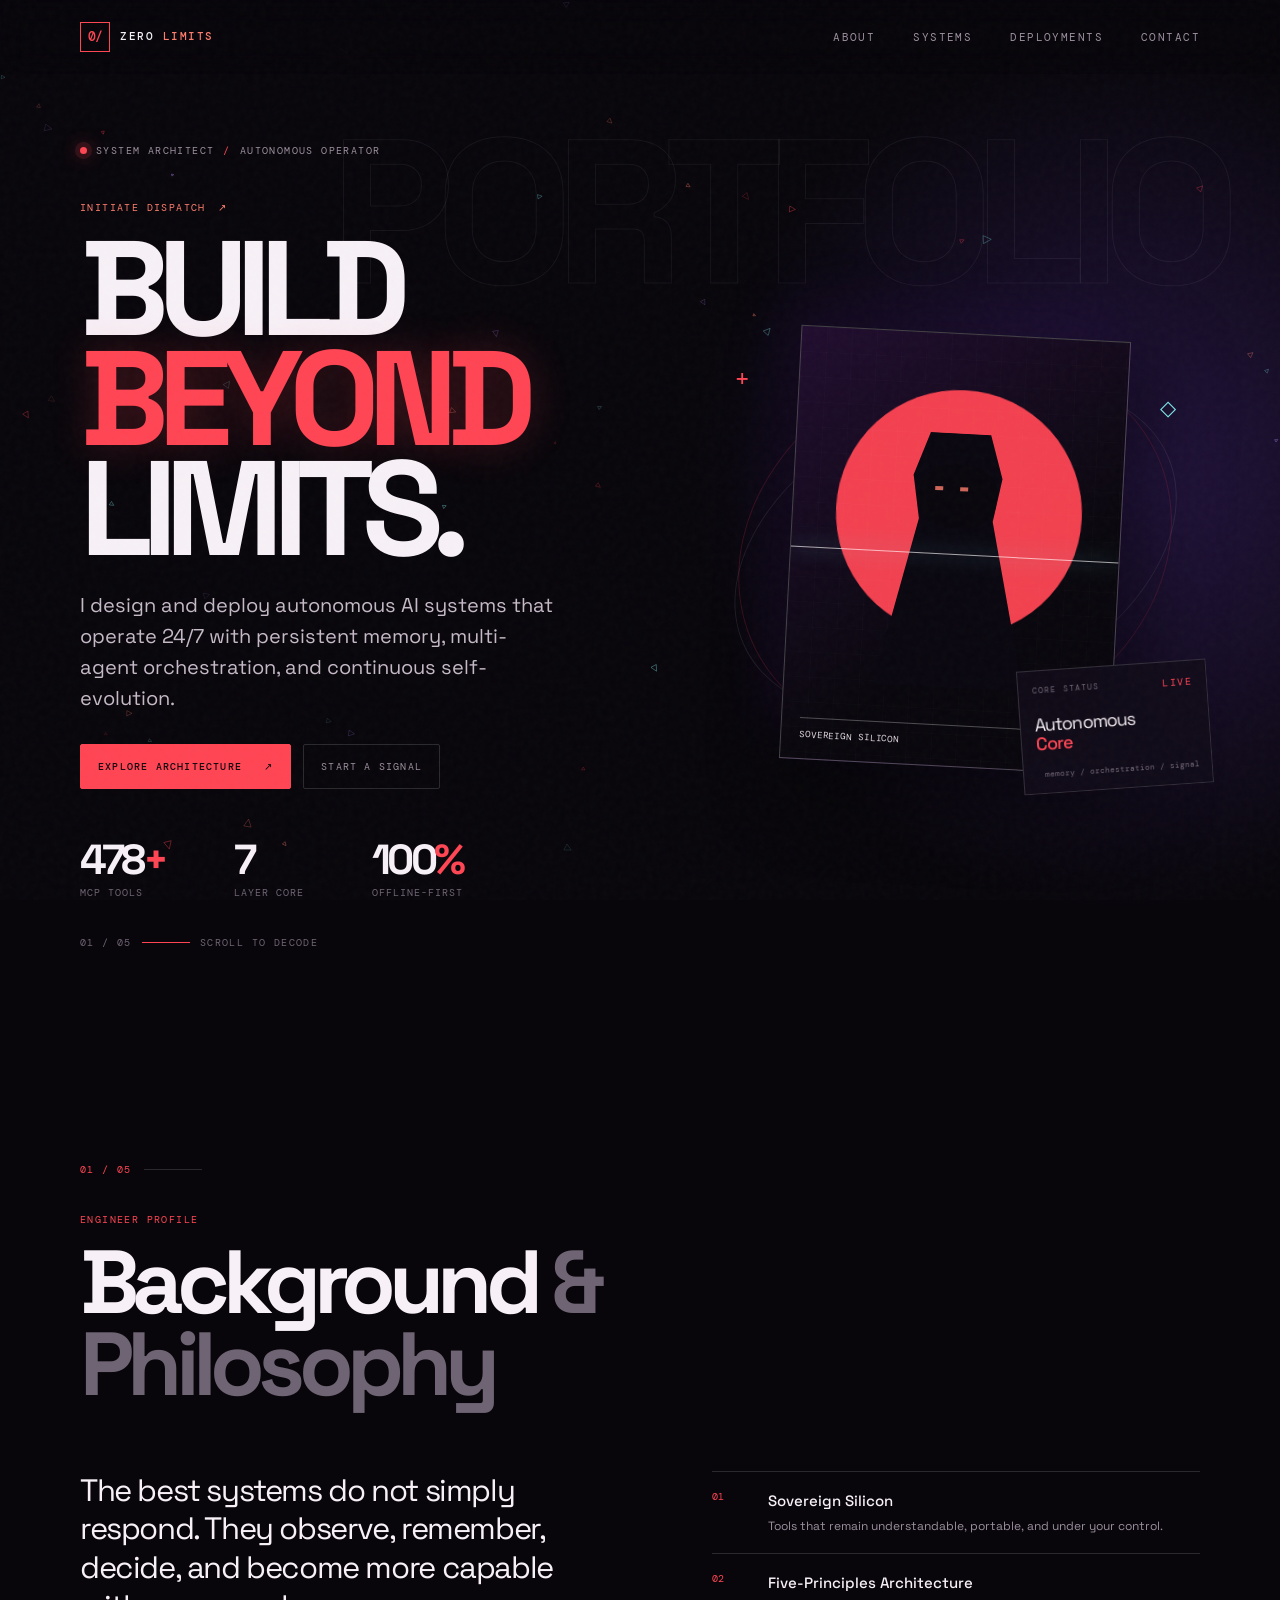
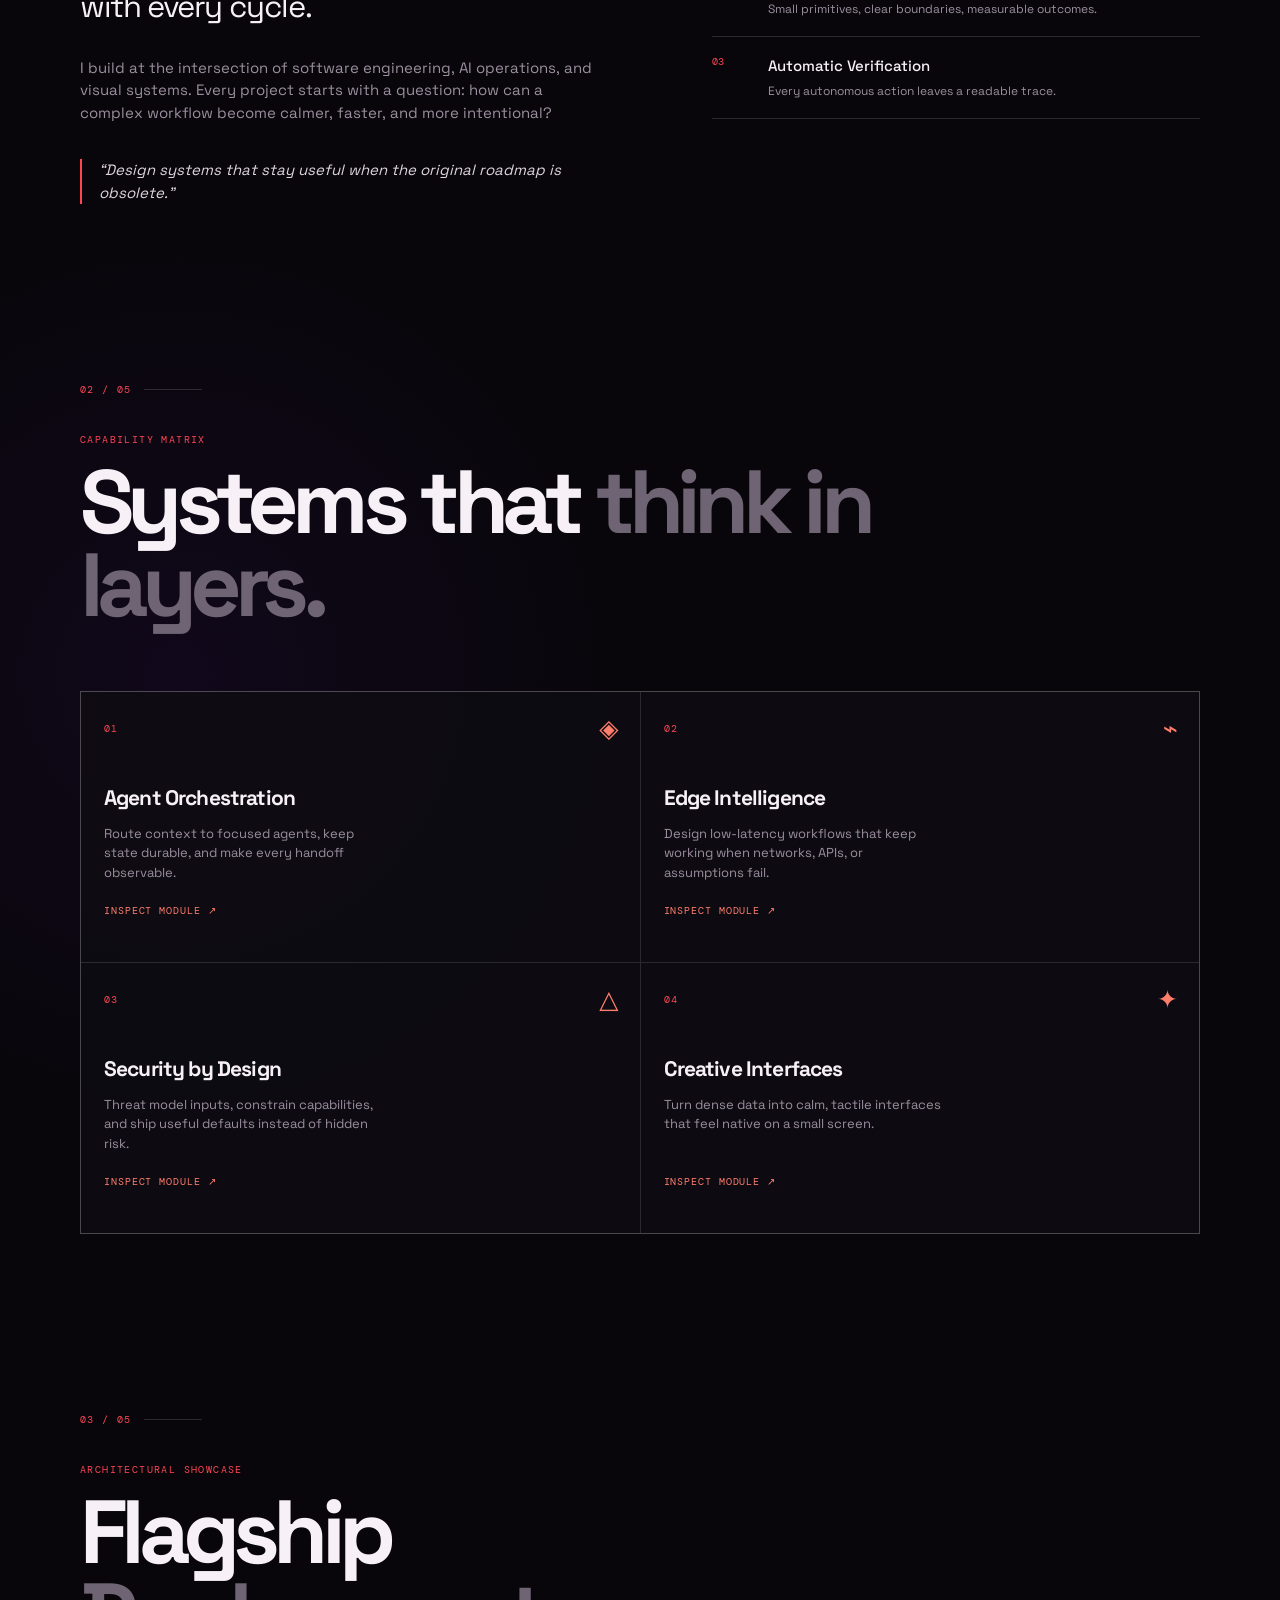
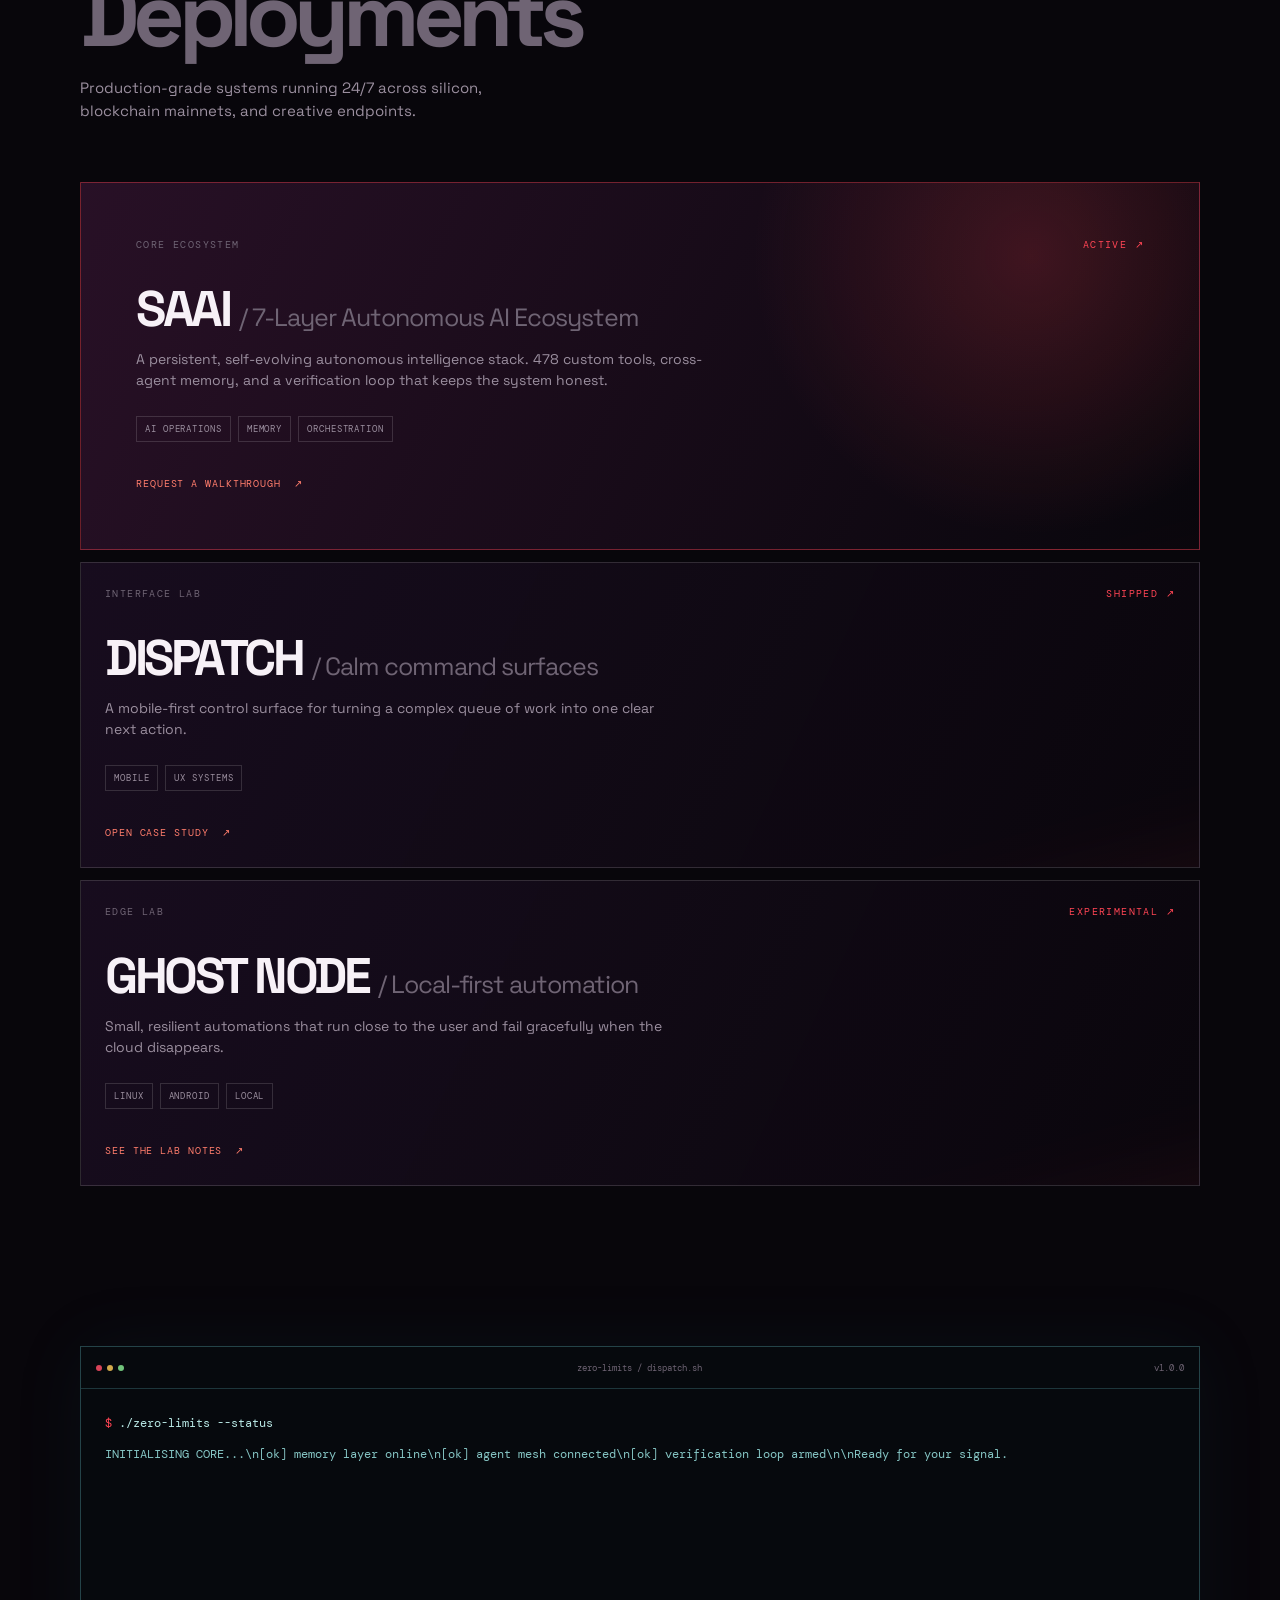
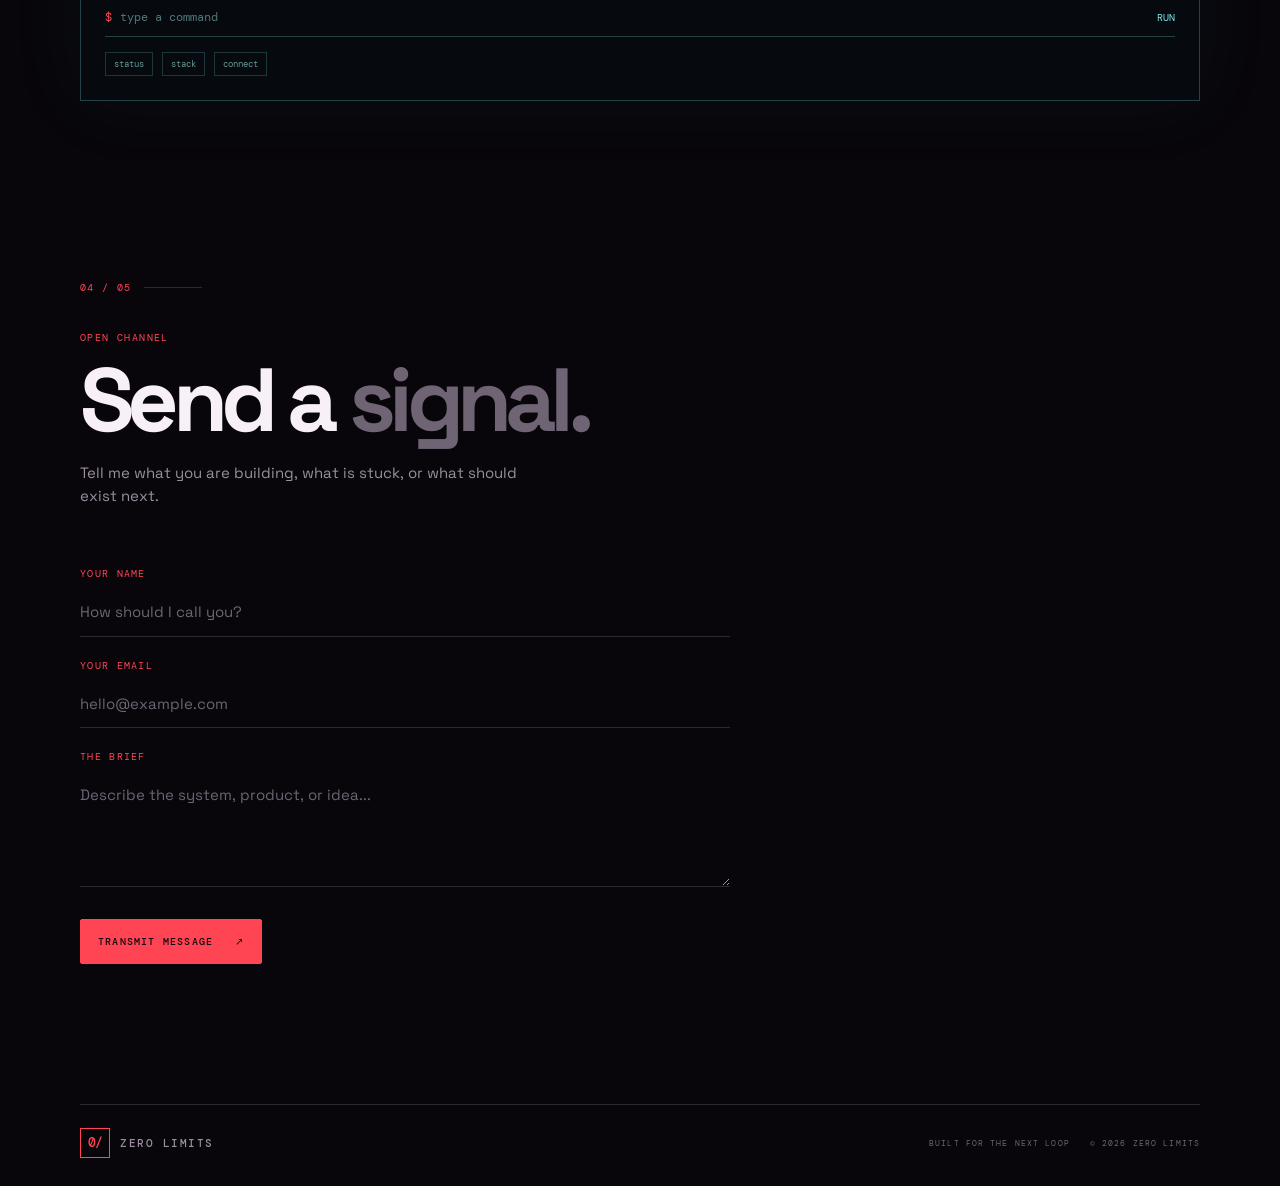
==== commit 02ec0151: "Add startup cursor reveal experience" ====
--- a/index.html
+++ b/index.html
@@ -1,5 +1,5 @@
 <!doctype html>
-<html lang="id">
+<html lang="id" class="is-booting">
 <head>
   <meta charset="utf-8">
   <meta name="viewport" content="width=device-width, initial-scale=1, viewport-fit=cover">
@@ -18,6 +18,8 @@
 </head>
 <body>
   <canvas id="particle-field" aria-hidden="true"></canvas>
+  <canvas id="boot-reveal" aria-hidden="true"></canvas>
+  <canvas id="boot-cursors" aria-hidden="true"></canvas>
   <canvas id="brush-cursor" aria-hidden="true"></canvas>
   <div class="noise" aria-hidden="true"></div>
 
--- a/css/styles.css
+++ b/css/styles.css
@@ -34,8 +34,35 @@
 button, input, textarea { font: inherit; }
 button { color: inherit; }
 
-#particle-field, #brush-cursor, .noise { position: fixed; inset: 0; pointer-events: none; }
+#particle-field, #boot-reveal, #boot-cursors, #brush-cursor, .noise { position: fixed; inset: 0; pointer-events: none; }
 #particle-field { z-index: 0; opacity: .72; }
+#boot-reveal, #boot-cursors {
+  width: 100%;
+  height: 100%;
+  opacity: 1;
+  visibility: visible;
+  transition: opacity .7s ease, visibility 0s linear 0s;
+}
+#boot-reveal {
+  z-index: 25;
+  background: var(--bg);
+}
+#boot-cursors {
+  z-index: 26;
+}
+#boot-reveal.is-complete, #boot-cursors.is-complete {
+  opacity: 0;
+  visibility: hidden;
+  transition: opacity .7s ease, visibility 0s linear .7s;
+}
+html.is-booting #brush-cursor { opacity: 0 !important; }
+@keyframes boot-fallback {
+  0%, 88% { opacity: 1; visibility: visible; }
+  100% { opacity: 0; visibility: hidden; }
+}
+html.is-booting #boot-reveal, html.is-booting #boot-cursors {
+  animation: boot-fallback 7s ease forwards;
+}
 #brush-cursor {
   z-index: 30;
   width: 100%;
@@ -274,6 +301,6 @@
 
 @media (prefers-reduced-motion: reduce) {
   *, *::before, *::after { scroll-behavior: auto !important; animation-duration: .01ms !important; animation-iteration-count: 1 !important; transition-duration: .01ms !important; }
-  #particle-field, #brush-cursor { display: none; }
+  #particle-field, #boot-reveal, #boot-cursors, #brush-cursor { display: none; }
   .reveal { opacity: 1; transform: none; }
 }
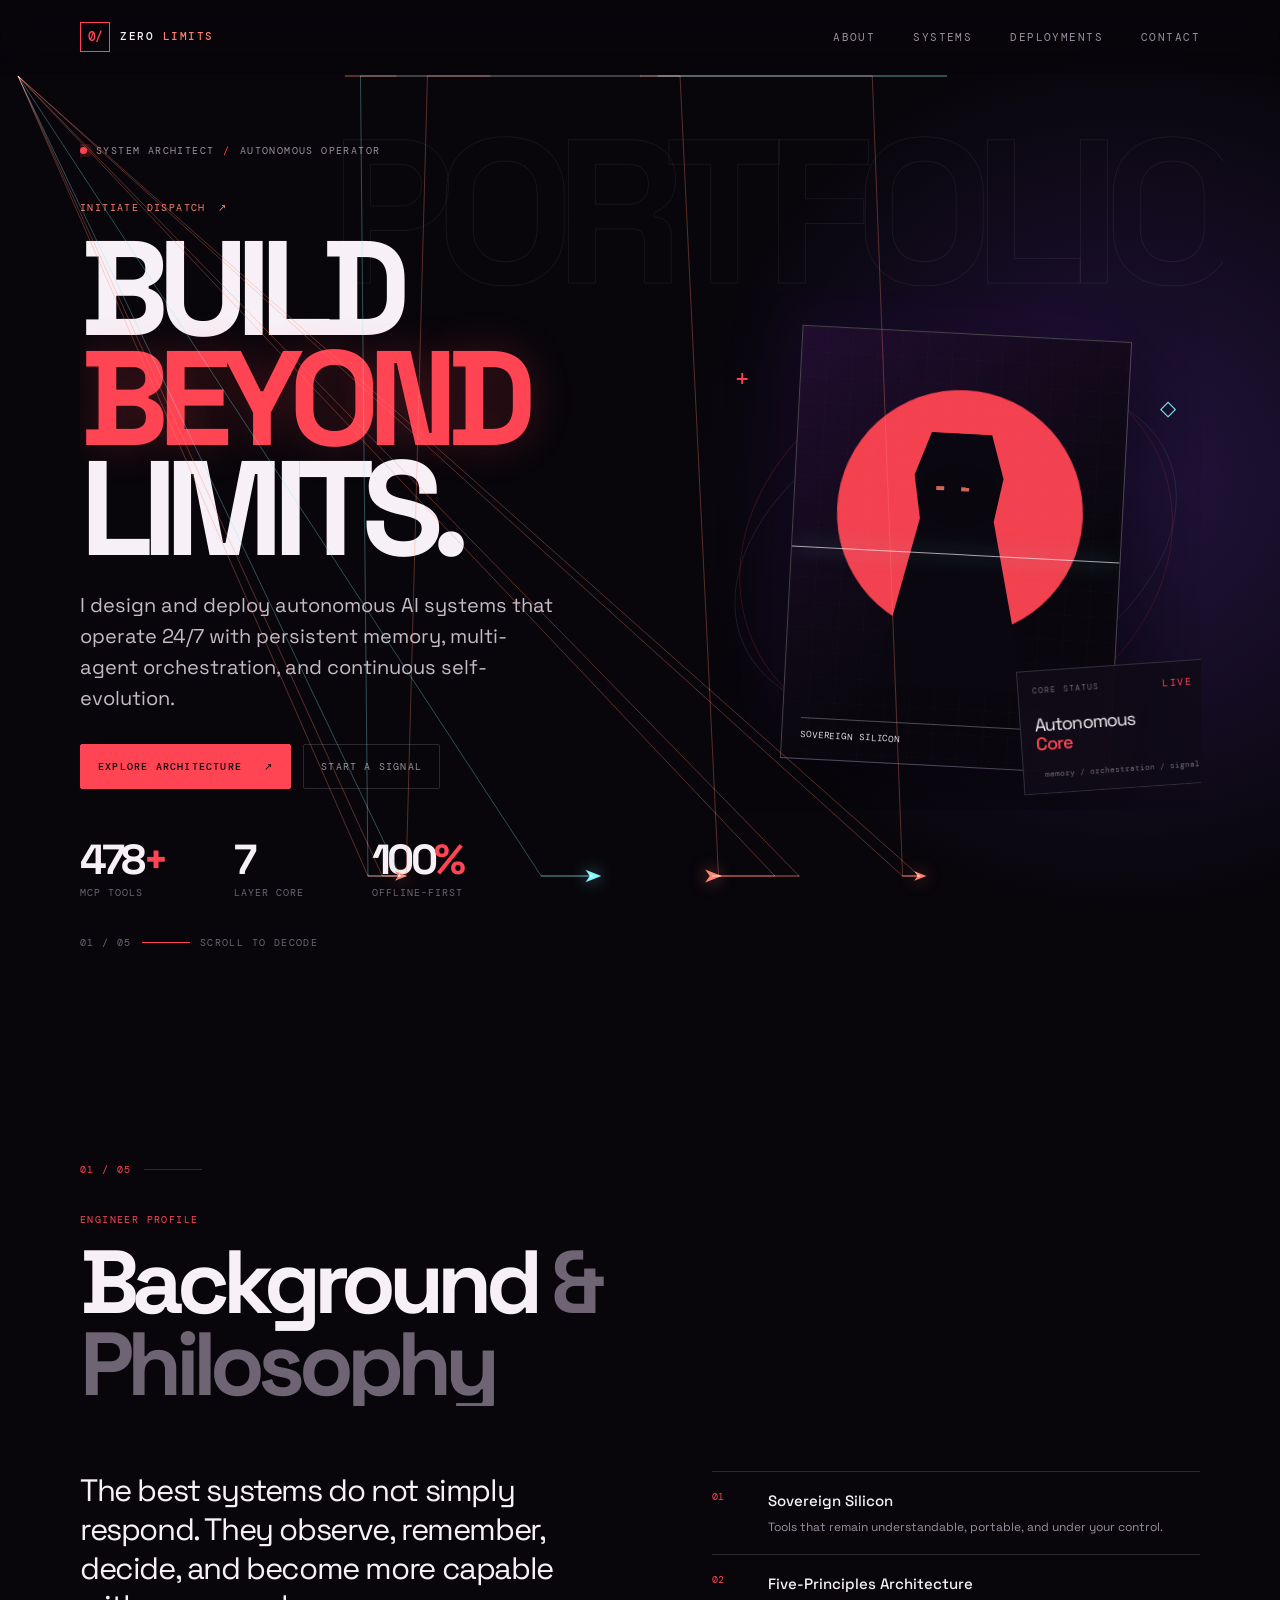
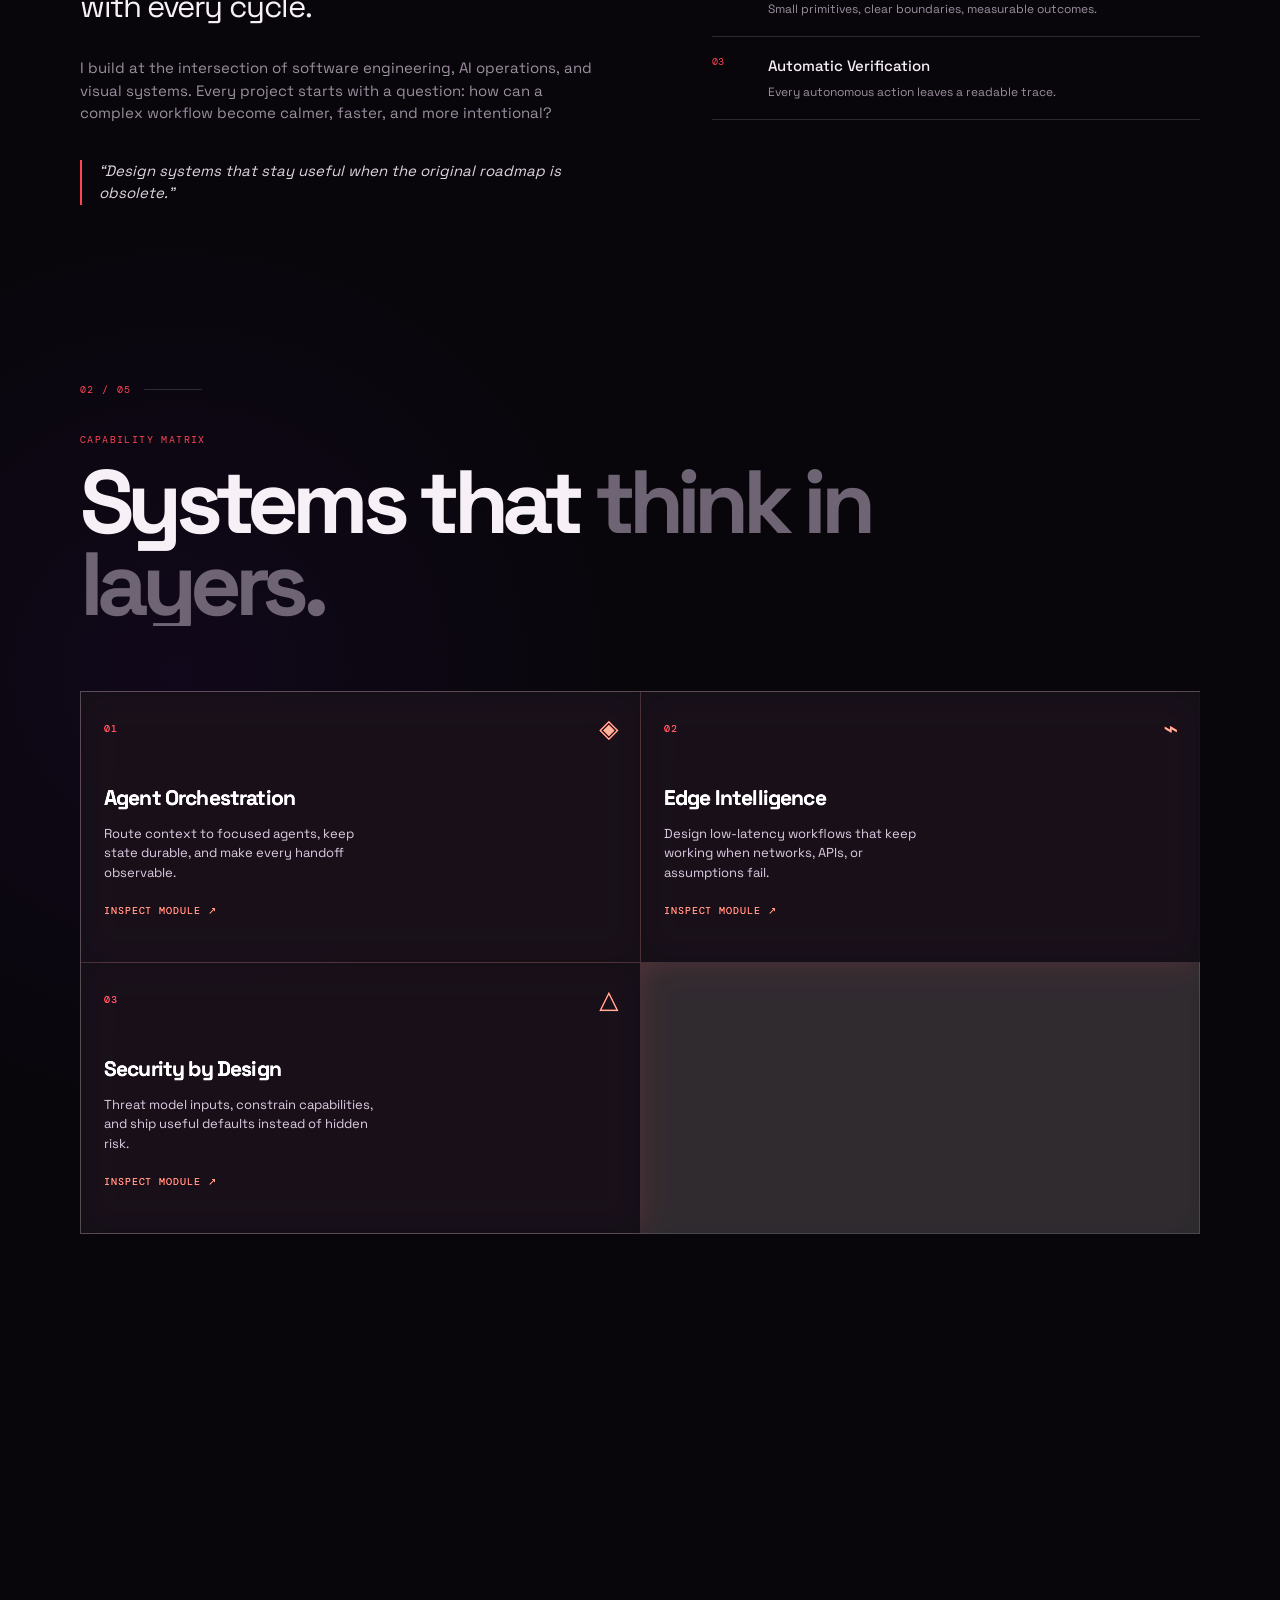
==== commit 4427dee1: "Reveal portfolio content sequentially with cursors" ====
--- a/index.html
+++ b/index.html
@@ -18,7 +18,6 @@
 </head>
 <body>
   <canvas id="particle-field" aria-hidden="true"></canvas>
-  <canvas id="boot-reveal" aria-hidden="true"></canvas>
   <canvas id="boot-cursors" aria-hidden="true"></canvas>
   <canvas id="brush-cursor" aria-hidden="true"></canvas>
   <div class="noise" aria-hidden="true"></div>
--- a/css/styles.css
+++ b/css/styles.css
@@ -34,34 +34,44 @@
 button, input, textarea { font: inherit; }
 button { color: inherit; }
 
-#particle-field, #boot-reveal, #boot-cursors, #brush-cursor, .noise { position: fixed; inset: 0; pointer-events: none; }
+#particle-field, #boot-cursors, #brush-cursor, .noise { position: fixed; inset: 0; pointer-events: none; }
 #particle-field { z-index: 0; opacity: .72; }
-#boot-reveal, #boot-cursors {
+#boot-cursors {
+  z-index: 26;
   width: 100%;
   height: 100%;
   opacity: 1;
   visibility: visible;
   transition: opacity .7s ease, visibility 0s linear 0s;
 }
-#boot-reveal {
-  z-index: 25;
-  background: var(--bg);
-}
-#boot-cursors {
-  z-index: 26;
-}
-#boot-reveal.is-complete, #boot-cursors.is-complete {
+#boot-cursors.is-complete {
   opacity: 0;
   visibility: hidden;
   transition: opacity .7s ease, visibility 0s linear .7s;
 }
+html.is-booting #particle-field { opacity: 0; }
+html.is-booting .noise { opacity: 0; }
 html.is-booting #brush-cursor { opacity: 0 !important; }
-@keyframes boot-fallback {
-  0%, 88% { opacity: 1; visibility: visible; }
-  100% { opacity: 0; visibility: hidden; }
-}
-html.is-booting #boot-reveal, html.is-booting #boot-cursors {
-  animation: boot-fallback 7s ease forwards;
+html.is-booting .boot-item:not(.boot-visible) {
+  opacity: 0 !important;
+  visibility: hidden !important;
+  transform: translateY(16px) scale(.985);
+  clip-path: inset(0 0 100% 0);
+}
+.boot-item.boot-visible {
+  opacity: 1 !important;
+  visibility: visible !important;
+  transform: none !important;
+  clip-path: inset(0) !important;
+  animation: boot-item-in .72s var(--ease) both;
+}
+.boot-item.boot-targeting {
+  filter: brightness(1.2) drop-shadow(0 0 16px rgba(255, 69, 84, .2));
+}
+@keyframes boot-item-in {
+  0% { opacity: 0; transform: translateY(16px) scale(.985); clip-path: inset(0 0 100% 0); }
+  60% { opacity: 1; clip-path: inset(0 0 0 0); }
+  100% { opacity: 1; transform: none; clip-path: inset(0); }
 }
 #brush-cursor {
   z-index: 30;
@@ -301,6 +311,7 @@
 
 @media (prefers-reduced-motion: reduce) {
   *, *::before, *::after { scroll-behavior: auto !important; animation-duration: .01ms !important; animation-iteration-count: 1 !important; transition-duration: .01ms !important; }
-  #particle-field, #boot-reveal, #boot-cursors, #brush-cursor { display: none; }
+  #particle-field, #boot-cursors, #brush-cursor { display: none; }
+  html.is-booting .boot-item:not(.boot-visible) { opacity: 1 !important; visibility: visible !important; transform: none; clip-path: none; }
   .reveal { opacity: 1; transform: none; }
 }
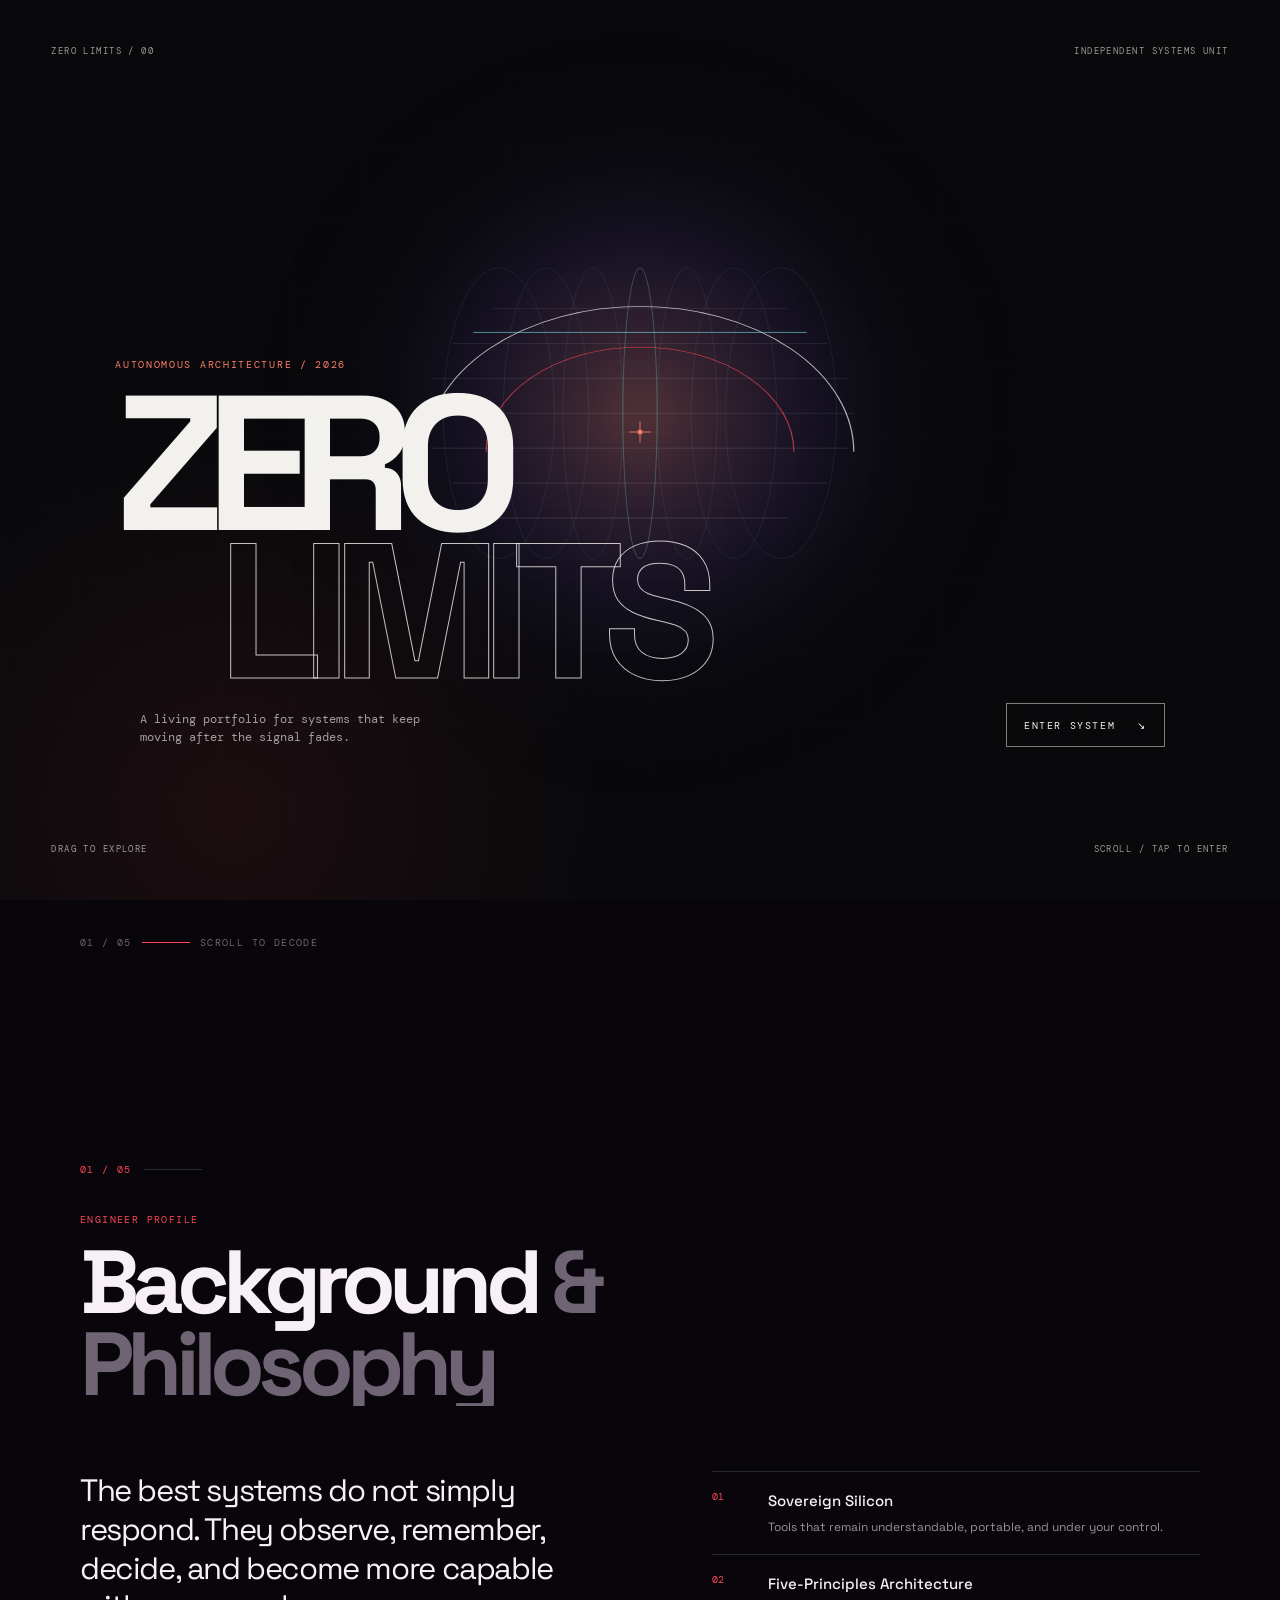
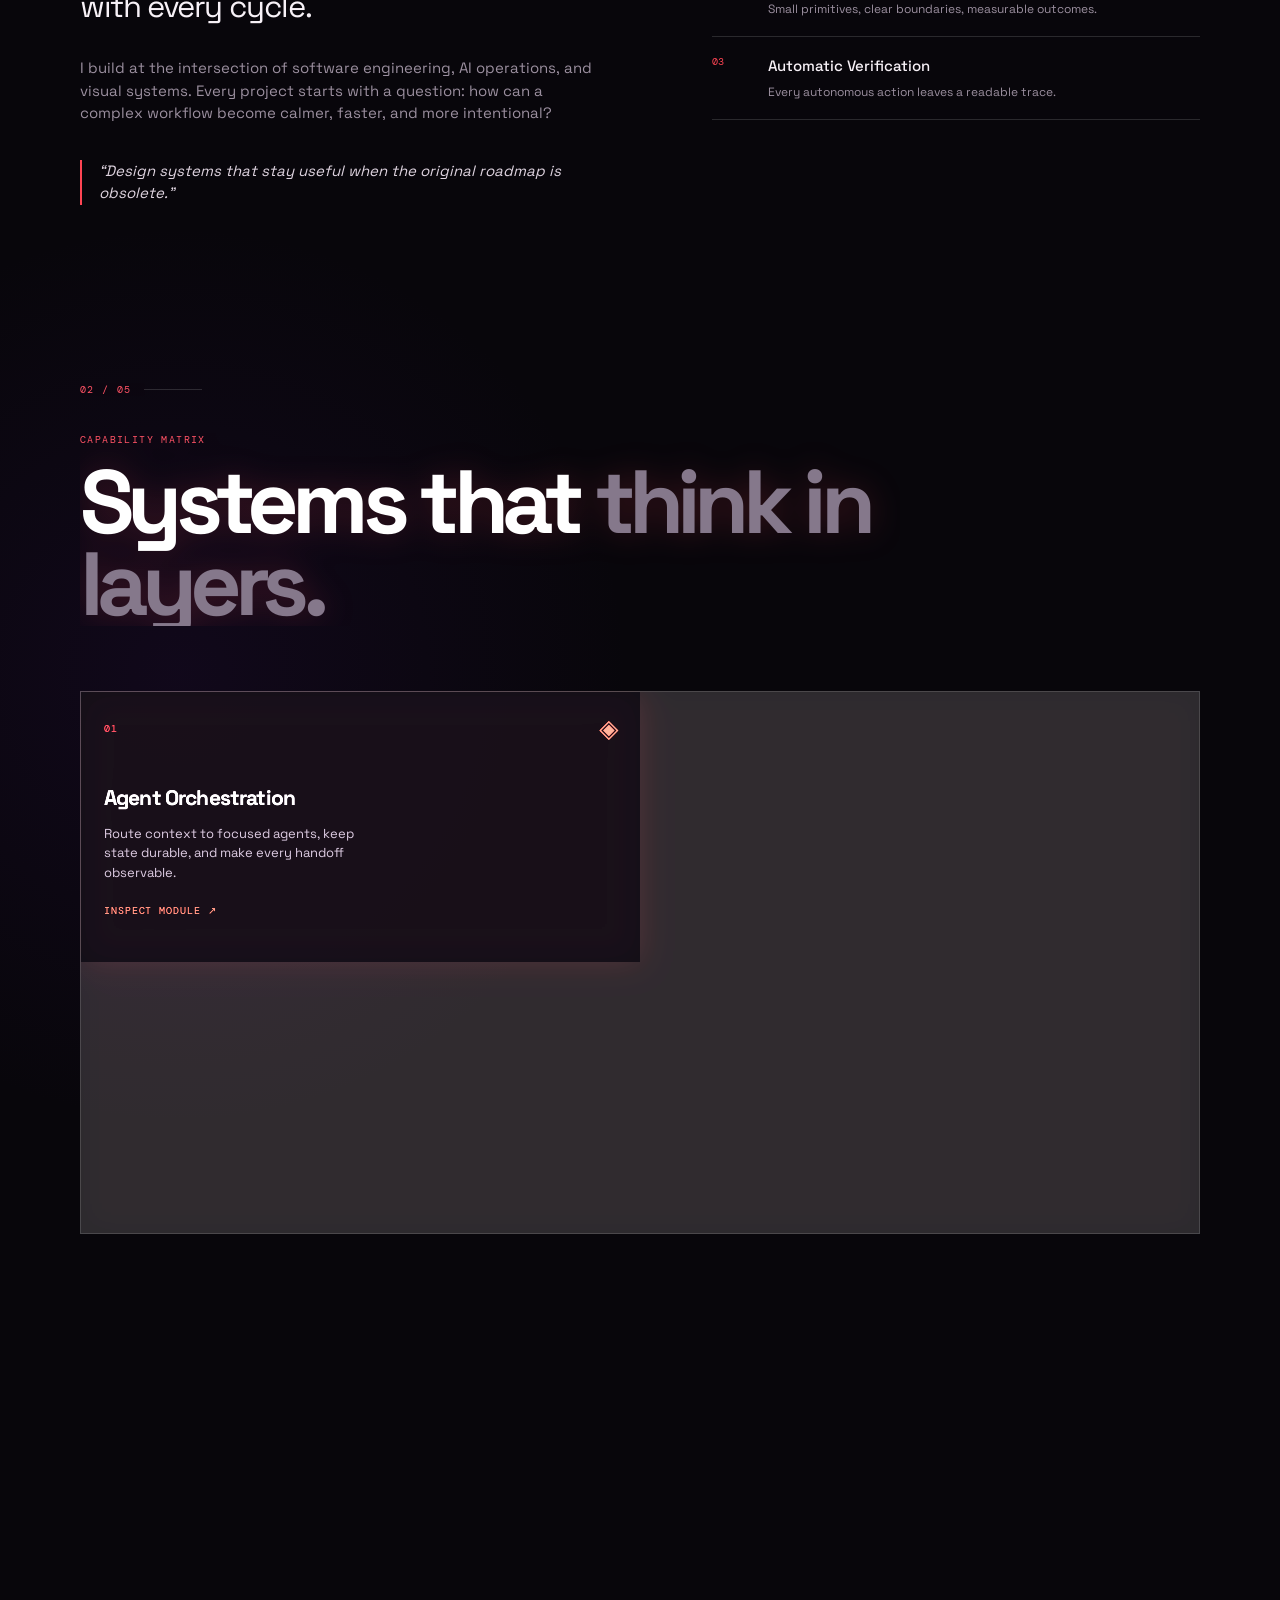
==== commit 160053b1: "Add immersive Igloo-inspired portfolio intro" ====
--- a/index.html
+++ b/index.html
@@ -1,5 +1,5 @@
 <!doctype html>
-<html lang="id" class="is-booting">
+<html lang="id" class="is-booting is-immersive">
 <head>
   <meta charset="utf-8">
   <meta name="viewport" content="width=device-width, initial-scale=1, viewport-fit=cover">
@@ -17,6 +17,18 @@
   <link rel="icon" href="assets/icon.svg" type="image/svg+xml">
 </head>
 <body>
+  <section class="immersive-gate" id="immersive-gate" aria-label="ZERO LIMITS immersive intro">
+    <canvas id="immersive-scene" aria-hidden="true"></canvas>
+    <div class="immersive-topline"><span>ZERO LIMITS / 00</span><span>INDEPENDENT SYSTEMS UNIT</span></div>
+    <div class="immersive-copy">
+      <p class="immersive-kicker">AUTONOMOUS ARCHITECTURE / 2026</p>
+      <h1>ZERO <span>LIMITS</span></h1>
+      <p class="immersive-note">A living portfolio for systems that keep moving after the signal fades.</p>
+    </div>
+    <button class="immersive-enter" type="button">Enter system <span>↘</span></button>
+    <div class="immersive-bottomline"><span>DRAG TO EXPLORE</span><span>SCROLL / TAP TO ENTER</span></div>
+  </section>
+
   <canvas id="particle-field" aria-hidden="true"></canvas>
   <canvas id="boot-cursors" aria-hidden="true"></canvas>
   <canvas id="brush-cursor" aria-hidden="true"></canvas>
--- a/css/styles.css
+++ b/css/styles.css
@@ -33,6 +33,91 @@
 a { color: inherit; text-decoration: none; }
 button, input, textarea { font: inherit; }
 button { color: inherit; }
+
+html.is-immersive, html.is-immersive body { overflow: hidden; }
+.immersive-gate {
+  position: fixed;
+  inset: 0;
+  z-index: 45;
+  overflow: hidden;
+  isolation: isolate;
+  color: #f2f1ed;
+  background:
+    radial-gradient(circle at 50% 46%, rgba(105, 91, 138, .24), transparent 31%),
+    radial-gradient(circle at 18% 90%, rgba(255, 69, 84, .08), transparent 28%),
+    #09090b;
+  opacity: 1;
+  visibility: visible;
+  transition: opacity .85s ease, transform .85s var(--ease), visibility 0s linear 0s;
+}
+.immersive-gate::before {
+  position: absolute;
+  inset: 0;
+  z-index: -1;
+  content: "";
+  opacity: .18;
+  background-image: linear-gradient(rgba(255,255,255,.06) 1px, transparent 1px), linear-gradient(90deg, rgba(255,255,255,.06) 1px, transparent 1px);
+  background-size: 72px 72px;
+  mask-image: linear-gradient(to bottom, transparent, black 20%, black 80%, transparent);
+}
+.immersive-gate.is-leaving {
+  opacity: 0;
+  visibility: hidden;
+  transform: scale(1.035);
+  transition: opacity .85s ease, transform .85s var(--ease), visibility 0s linear .85s;
+  pointer-events: none;
+}
+#immersive-scene { position: absolute; inset: 0; width: 100%; height: 100%; pointer-events: none; }
+.immersive-topline, .immersive-bottomline {
+  position: absolute;
+  left: clamp(20px, 4vw, 56px);
+  right: clamp(20px, 4vw, 56px);
+  display: flex;
+  justify-content: space-between;
+  gap: 20px;
+  color: rgba(242, 241, 237, .62);
+  font: 9px var(--mono);
+  letter-spacing: .16em;
+  text-transform: uppercase;
+}
+.immersive-topline { top: clamp(24px, 5vh, 54px); }
+.immersive-bottomline { bottom: clamp(22px, 5vh, 48px); }
+.immersive-copy {
+  position: absolute;
+  left: clamp(20px, 9vw, 130px);
+  bottom: clamp(112px, 17vh, 190px);
+  max-width: min(680px, calc(100% - 40px));
+}
+.immersive-kicker { margin: 0 0 19px; color: var(--acid-2); font: 10px var(--mono); letter-spacing: .17em; text-transform: uppercase; }
+.immersive-copy h1 {
+  margin: 0;
+  color: #f2f1ed;
+  font-size: clamp(58px, 15vw, 196px);
+  line-height: .77;
+  letter-spacing: -.105em;
+  font-weight: 700;
+}
+.immersive-copy h1 span { display: block; margin-left: clamp(28px, 8vw, 110px); color: transparent; -webkit-text-stroke: 1px rgba(242,241,237,.8); }
+.immersive-note { max-width: 310px; margin: 24px 0 0 clamp(3px, 2vw, 25px); color: rgba(242,241,237,.64); font: 12px/1.55 var(--mono); }
+.immersive-enter {
+  position: absolute;
+  right: clamp(20px, 9vw, 130px);
+  bottom: clamp(112px, 17vh, 190px);
+  display: inline-flex;
+  align-items: center;
+  gap: 22px;
+  min-height: 44px;
+  padding: 0 17px;
+  border: 1px solid rgba(242,241,237,.5);
+  border-radius: 0;
+  color: #f2f1ed;
+  background: rgba(9,9,11,.22);
+  font: 10px var(--mono);
+  letter-spacing: .16em;
+  text-transform: uppercase;
+  transition: color .25s ease, background .25s ease, transform .25s var(--ease), border-color .25s ease;
+}
+.immersive-enter:hover, .immersive-enter:focus-visible { color: #09090b; background: #f2f1ed; border-color: #f2f1ed; transform: translateY(-3px); }
 
 #particle-field, #boot-cursors, #brush-cursor, .noise { position: fixed; inset: 0; pointer-events: none; }
 #particle-field { z-index: 0; opacity: .72; }
@@ -265,6 +350,15 @@
 .reveal.is-visible { opacity: 1; transform: none; }
 
 @media (max-width: 760px) {
+  .immersive-topline span:last-child { max-width: 130px; text-align: right; }
+  .immersive-copy { left: 20px; right: 20px; bottom: 150px; }
+  .immersive-kicker { max-width: 230px; font-size: 8px; line-height: 1.5; }
+  .immersive-copy h1 { font-size: clamp(56px, 18vw, 100px); }
+  .immersive-copy h1 span { margin-left: 25px; }
+  .immersive-note { max-width: 250px; margin-top: 18px; font-size: 10px; }
+  .immersive-enter { left: 20px; right: auto; bottom: 82px; }
+  .immersive-bottomline { bottom: 25px; font-size: 7px; }
+  .immersive-bottomline span:last-child { text-align: right; }
   .section-wrap { width: min(100% - 32px, 560px); }
   .site-header { height: 65px; padding-inline: 16px; }
   .menu-toggle { display: block; }
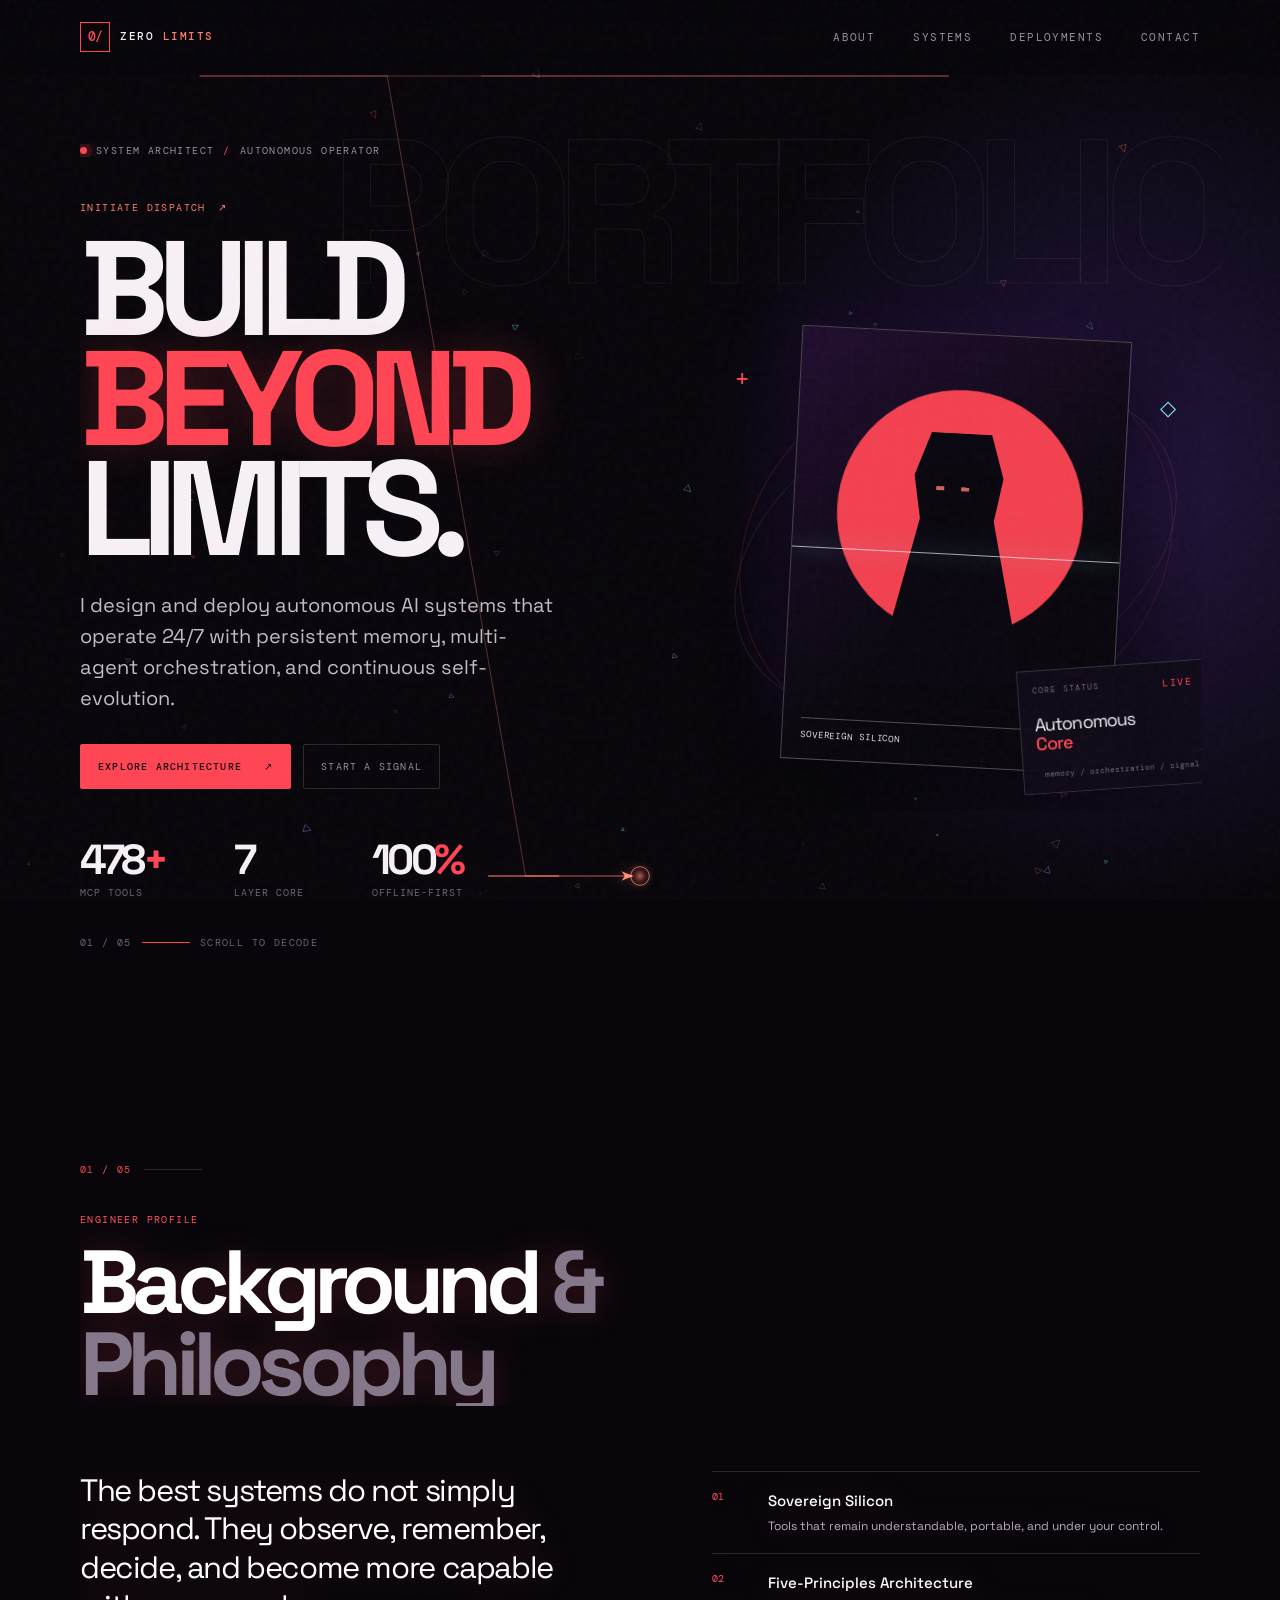
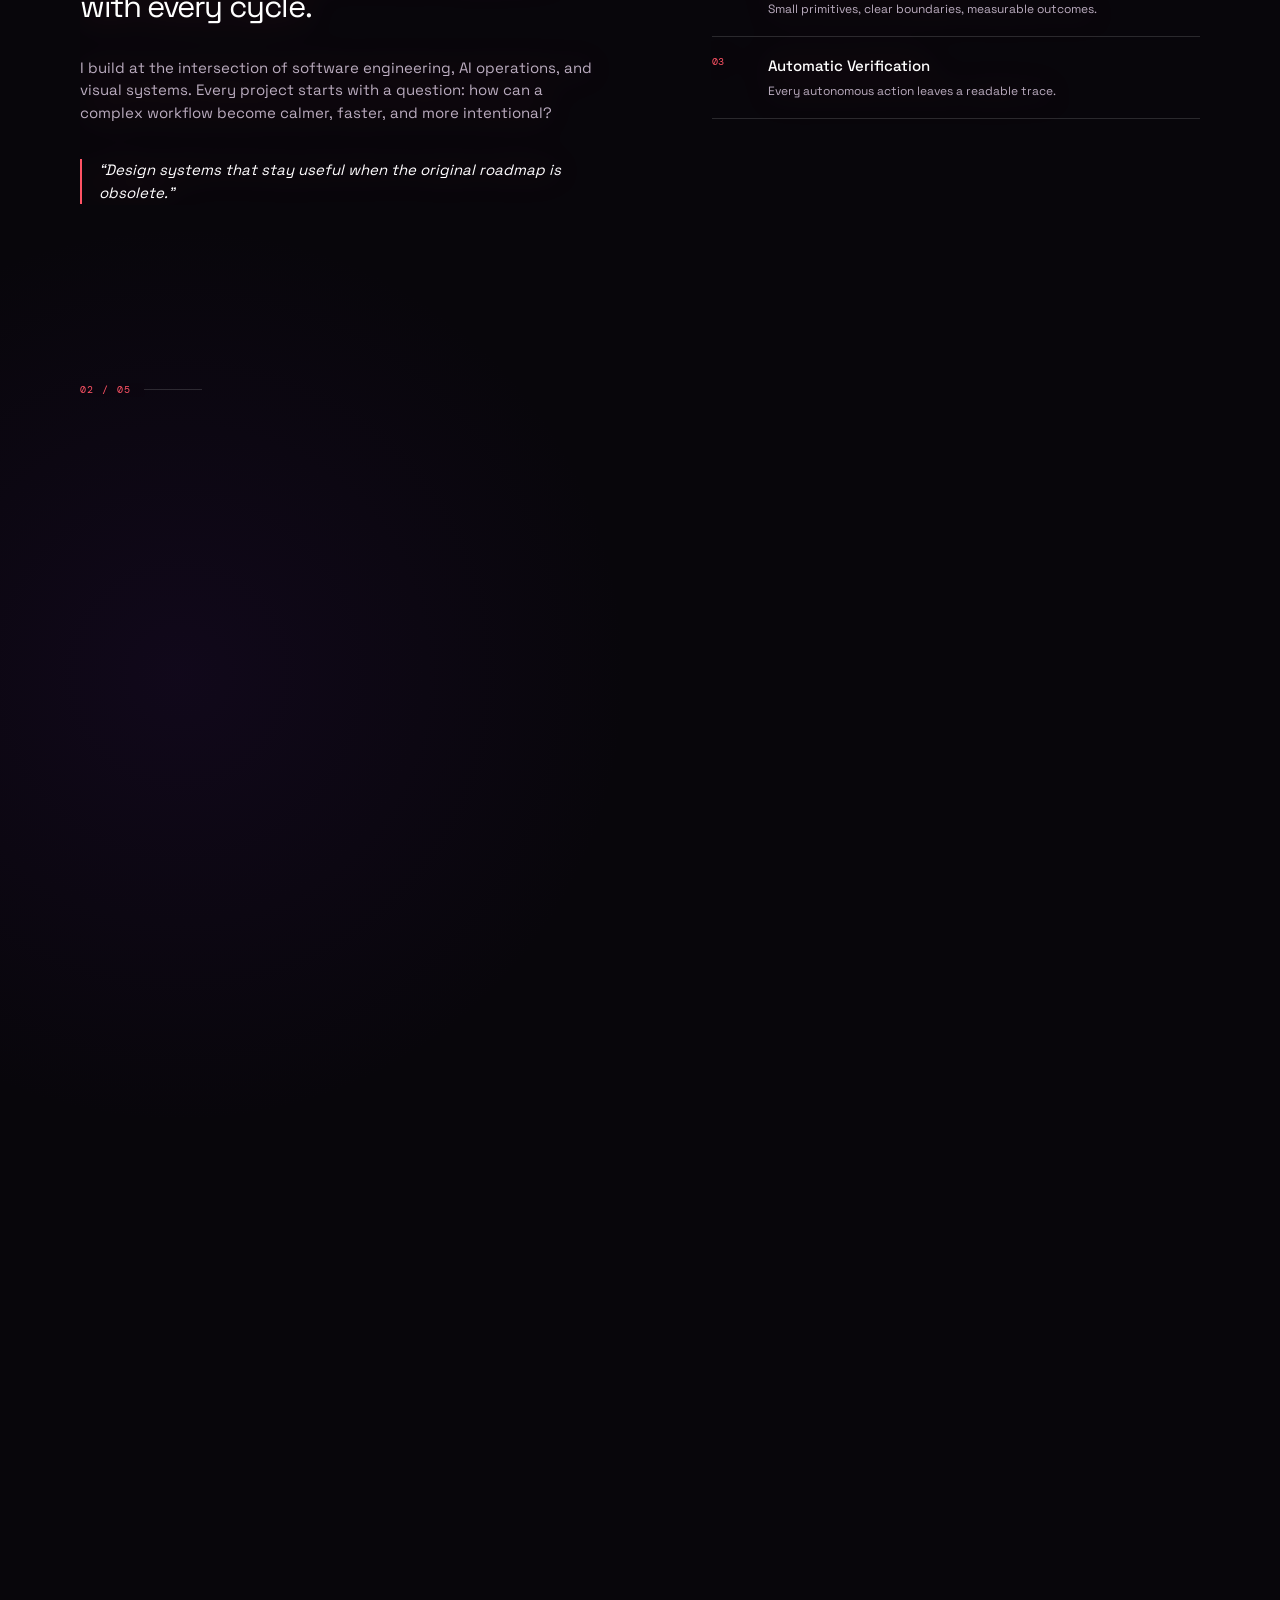
==== commit e4aa540a: "Refine single-session cinematic website reveal" ====
--- a/index.html
+++ b/index.html
@@ -1,5 +1,5 @@
 <!doctype html>
-<html lang="id" class="is-booting is-immersive">
+<html lang="id" class="is-opening">
 <head>
   <meta charset="utf-8">
   <meta name="viewport" content="width=device-width, initial-scale=1, viewport-fit=cover">
@@ -13,22 +13,11 @@
   <link rel="preconnect" href="https://fonts.gstatic.com" crossorigin>
   <link href="https://fonts.googleapis.com/css2?family=DM+Mono:wght@400;500&family=Space+Grotesk:wght@400;500;600;700&display=swap" rel="stylesheet">
   <link rel="stylesheet" href="css/styles.css">
+  <noscript><style>html.is-opening .site-header,html.is-opening main,html.is-opening .site-footer{visibility:visible!important}</style></noscript>
   <link rel="manifest" href="manifest.webmanifest">
   <link rel="icon" href="assets/icon.svg" type="image/svg+xml">
 </head>
 <body>
-  <section class="immersive-gate" id="immersive-gate" aria-label="ZERO LIMITS immersive intro">
-    <canvas id="immersive-scene" aria-hidden="true"></canvas>
-    <div class="immersive-topline"><span>ZERO LIMITS / 00</span><span>INDEPENDENT SYSTEMS UNIT</span></div>
-    <div class="immersive-copy">
-      <p class="immersive-kicker">AUTONOMOUS ARCHITECTURE / 2026</p>
-      <h1>ZERO <span>LIMITS</span></h1>
-      <p class="immersive-note">A living portfolio for systems that keep moving after the signal fades.</p>
-    </div>
-    <button class="immersive-enter" type="button">Enter system <span>↘</span></button>
-    <div class="immersive-bottomline"><span>DRAG TO EXPLORE</span><span>SCROLL / TAP TO ENTER</span></div>
-  </section>
-
   <canvas id="particle-field" aria-hidden="true"></canvas>
   <canvas id="boot-cursors" aria-hidden="true"></canvas>
   <canvas id="brush-cursor" aria-hidden="true"></canvas>
--- a/css/styles.css
+++ b/css/styles.css
@@ -34,93 +34,8 @@
 button, input, textarea { font: inherit; }
 button { color: inherit; }
 
-html.is-immersive, html.is-immersive body { overflow: hidden; }
-.immersive-gate {
-  position: fixed;
-  inset: 0;
-  z-index: 45;
-  overflow: hidden;
-  isolation: isolate;
-  color: #f2f1ed;
-  background:
-    radial-gradient(circle at 50% 46%, rgba(105, 91, 138, .24), transparent 31%),
-    radial-gradient(circle at 18% 90%, rgba(255, 69, 84, .08), transparent 28%),
-    #09090b;
-  opacity: 1;
-  visibility: visible;
-  transition: opacity .85s ease, transform .85s var(--ease), visibility 0s linear 0s;
-}
-.immersive-gate::before {
-  position: absolute;
-  inset: 0;
-  z-index: -1;
-  content: "";
-  opacity: .18;
-  background-image: linear-gradient(rgba(255,255,255,.06) 1px, transparent 1px), linear-gradient(90deg, rgba(255,255,255,.06) 1px, transparent 1px);
-  background-size: 72px 72px;
-  mask-image: linear-gradient(to bottom, transparent, black 20%, black 80%, transparent);
-}
-.immersive-gate.is-leaving {
-  opacity: 0;
-  visibility: hidden;
-  transform: scale(1.035);
-  transition: opacity .85s ease, transform .85s var(--ease), visibility 0s linear .85s;
-  pointer-events: none;
-}
-#immersive-scene { position: absolute; inset: 0; width: 100%; height: 100%; pointer-events: none; }
-.immersive-topline, .immersive-bottomline {
-  position: absolute;
-  left: clamp(20px, 4vw, 56px);
-  right: clamp(20px, 4vw, 56px);
-  display: flex;
-  justify-content: space-between;
-  gap: 20px;
-  color: rgba(242, 241, 237, .62);
-  font: 9px var(--mono);
-  letter-spacing: .16em;
-  text-transform: uppercase;
-}
-.immersive-topline { top: clamp(24px, 5vh, 54px); }
-.immersive-bottomline { bottom: clamp(22px, 5vh, 48px); }
-.immersive-copy {
-  position: absolute;
-  left: clamp(20px, 9vw, 130px);
-  bottom: clamp(112px, 17vh, 190px);
-  max-width: min(680px, calc(100% - 40px));
-}
-.immersive-kicker { margin: 0 0 19px; color: var(--acid-2); font: 10px var(--mono); letter-spacing: .17em; text-transform: uppercase; }
-.immersive-copy h1 {
-  margin: 0;
-  color: #f2f1ed;
-  font-size: clamp(58px, 15vw, 196px);
-  line-height: .77;
-  letter-spacing: -.105em;
-  font-weight: 700;
-}
-.immersive-copy h1 span { display: block; margin-left: clamp(28px, 8vw, 110px); color: transparent; -webkit-text-stroke: 1px rgba(242,241,237,.8); }
-.immersive-note { max-width: 310px; margin: 24px 0 0 clamp(3px, 2vw, 25px); color: rgba(242,241,237,.64); font: 12px/1.55 var(--mono); }
-.immersive-enter {
-  position: absolute;
-  right: clamp(20px, 9vw, 130px);
-  bottom: clamp(112px, 17vh, 190px);
-  display: inline-flex;
-  align-items: center;
-  gap: 22px;
-  min-height: 44px;
-  padding: 0 17px;
-  border: 1px solid rgba(242,241,237,.5);
-  border-radius: 0;
-  color: #f2f1ed;
-  background: rgba(9,9,11,.22);
-  font: 10px var(--mono);
-  letter-spacing: .16em;
-  text-transform: uppercase;
-  transition: color .25s ease, background .25s ease, transform .25s var(--ease), border-color .25s ease;
-}
-.immersive-enter:hover, .immersive-enter:focus-visible { color: #09090b; background: #f2f1ed; border-color: #f2f1ed; transform: translateY(-3px); }
-
 #particle-field, #boot-cursors, #brush-cursor, .noise { position: fixed; inset: 0; pointer-events: none; }
-#particle-field { z-index: 0; opacity: .72; }
+#particle-field { z-index: 0; opacity: .72; transition: opacity .65s var(--ease); }
 #boot-cursors {
   z-index: 26;
   width: 100%;
@@ -134,23 +49,28 @@
   visibility: hidden;
   transition: opacity .7s ease, visibility 0s linear .7s;
 }
-html.is-booting #particle-field { opacity: 0; }
-html.is-booting .noise { opacity: 0; }
-html.is-booting #brush-cursor { opacity: 0 !important; }
-html.is-booting .boot-item:not(.boot-visible) {
+html.is-opening:not(.boot-ready) .site-header,
+html.is-opening:not(.boot-ready) main,
+html.is-opening:not(.boot-ready) .site-footer { visibility: hidden; }
+html.is-opening #particle-field { opacity: 0; }
+html.is-opening .noise { opacity: 0; }
+html.is-opening.boot-background-visible #particle-field { opacity: .72; }
+html.is-opening.boot-background-visible .noise { opacity: .035; }
+html.is-opening #brush-cursor { opacity: 0 !important; }
+html.is-opening .boot-item:not(.boot-visible) {
   opacity: 0 !important;
   visibility: hidden !important;
   transform: translateY(16px) scale(.985);
   clip-path: inset(0 0 100% 0);
 }
-.boot-item.boot-visible {
+html.is-opening .boot-item.boot-visible {
   opacity: 1 !important;
   visibility: visible !important;
   transform: none !important;
   clip-path: inset(0) !important;
   animation: boot-item-in .72s var(--ease) both;
 }
-.boot-item.boot-targeting {
+html.is-opening .boot-item.boot-targeting {
   filter: brightness(1.2) drop-shadow(0 0 16px rgba(255, 69, 84, .2));
 }
 @keyframes boot-item-in {
@@ -183,6 +103,7 @@
 .noise {
   z-index: 20;
   opacity: .035;
+  transition: opacity .65s var(--ease);
   background-image: url("data:image/svg+xml,%3Csvg viewBox='0 0 160 160' xmlns='http://www.w3.org/2000/svg'%3E%3Cfilter id='n'%3E%3CfeTurbulence type='fractalNoise' baseFrequency='.9' numOctaves='3' stitchTiles='stitch'/%3E%3C/filter%3E%3Crect width='100%25' height='100%25' filter='url(%23n)' opacity='.8'/%3E%3C/svg%3E");
 }
 .site-header, main, .site-footer { position: relative; z-index: 2; }
@@ -350,15 +271,6 @@
 .reveal.is-visible { opacity: 1; transform: none; }
 
 @media (max-width: 760px) {
-  .immersive-topline span:last-child { max-width: 130px; text-align: right; }
-  .immersive-copy { left: 20px; right: 20px; bottom: 150px; }
-  .immersive-kicker { max-width: 230px; font-size: 8px; line-height: 1.5; }
-  .immersive-copy h1 { font-size: clamp(56px, 18vw, 100px); }
-  .immersive-copy h1 span { margin-left: 25px; }
-  .immersive-note { max-width: 250px; margin-top: 18px; font-size: 10px; }
-  .immersive-enter { left: 20px; right: auto; bottom: 82px; }
-  .immersive-bottomline { bottom: 25px; font-size: 7px; }
-  .immersive-bottomline span:last-child { text-align: right; }
   .section-wrap { width: min(100% - 32px, 560px); }
   .site-header { height: 65px; padding-inline: 16px; }
   .menu-toggle { display: block; }
@@ -406,6 +318,6 @@
 @media (prefers-reduced-motion: reduce) {
   *, *::before, *::after { scroll-behavior: auto !important; animation-duration: .01ms !important; animation-iteration-count: 1 !important; transition-duration: .01ms !important; }
   #particle-field, #boot-cursors, #brush-cursor { display: none; }
-  html.is-booting .boot-item:not(.boot-visible) { opacity: 1 !important; visibility: visible !important; transform: none; clip-path: none; }
+  html.is-opening .boot-item:not(.boot-visible) { opacity: 1 !important; visibility: visible !important; transform: none; clip-path: none; }
   .reveal { opacity: 1; transform: none; }
 }
